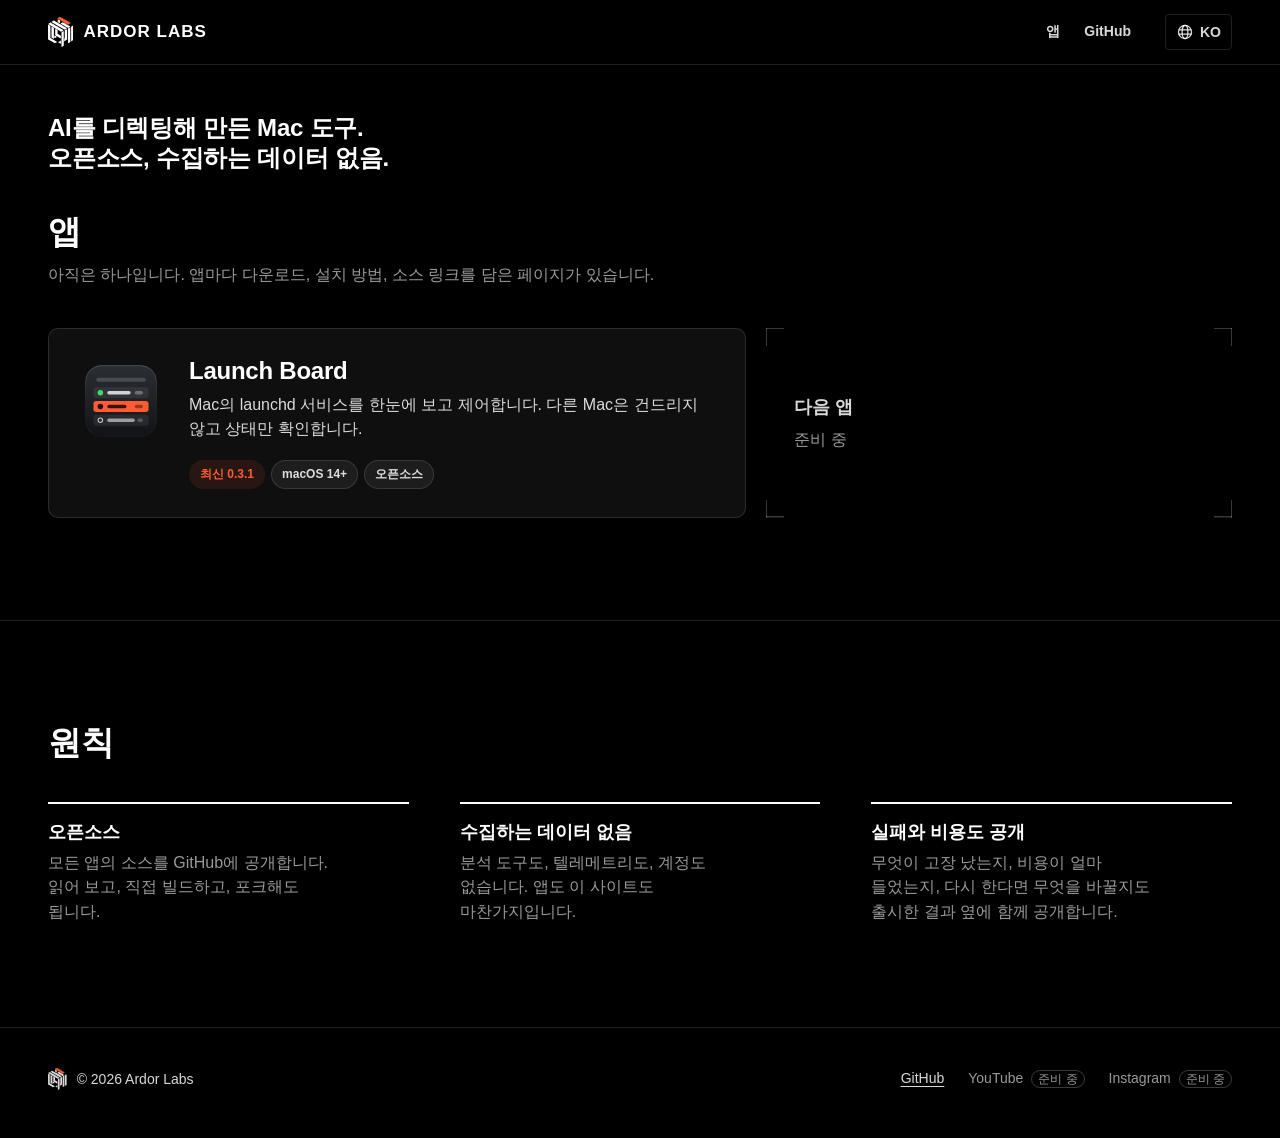
==== ko/index.html @ 7bc39e06 "Add Ardor Labs site preview (mockup) Static preview of labs.ardorframes.com. noindex while in previe" ====
<!doctype html>
<html lang="ko">
<head>
<meta charset="utf-8">
<meta name="robots" content="noindex, nofollow">
<meta name="viewport" content="width=device-width, initial-scale=1">
<title>Ardor Labs</title>
<meta name="description" content="AI를 디렉팅해 만든 Mac 도구. 오픈소스이며 수집하는 데이터는 없습니다.">
<meta name="color-scheme" content="dark">
<link rel="canonical" href="https://labs.ardorframes.com/ko/">
<link rel="alternate" hreflang="en" href="https://labs.ardorframes.com/">
<link rel="alternate" hreflang="ko" href="https://labs.ardorframes.com/ko/">
<link rel="alternate" hreflang="x-default" href="https://labs.ardorframes.com/">
<link rel="icon" href="/assets/brand/ardor-labs-cube-orange-sm.svg" type="image/svg+xml">
<link rel="stylesheet" href="/assets/css/tokens.css">
<link rel="stylesheet" href="/assets/css/site.css">
<script src="/assets/js/lang.js"></script>
</head>
<body>
<a class="skip-link" href="#main">본문으로 건너뛰기</a>
<header class="site-header">
  <div class="wrap">
    <a class="brand" href="/ko/" aria-label="Ardor Labs 홈">
      <svg class="mark" viewBox="0 0 443 523" aria-hidden="true" focusable="false"><g transform="translate(0,523) scale(.1,-.1)"><g fill="currentColor"><path class="accent" d="M1895 5104 c-110 -64 -201 -117 -203 -118 -1 -2 1539 -898 1783 -1037 l30 -17 198 116 c108 64 197 122 196 127 -1 9 -1783 1045 -1797 1045 -4 0 -97 -53 -207 -116z"/><path d="M1692 4614 l3 -236 170 -100 c94 -55 185 -109 203 -120 l32 -20 0 240 0 240 -196 116 c-108 64 -200 116 -205 116 -6 0 -8 -97 -7 -236z"/><path d="M803 4478 c-117 -67 -210 -125 -205 -129 19 -17 2308 -1342 2317 -1342 15 1 430 239 430 247 0 8 -2312 1346 -2323 1346 -4 0 -103 -55 -219 -122z"/><path d="M2380 4224 c-102 -58 -191 -109 -198 -113 -10 -6 755 -460 1283 -762 l30 -17 198 116 c108 64 197 122 196 127 -1 13 -1289 755 -1309 754 -8 0 -98 -47 -200 -105z"/><path d="M230 4154 c-107 -63 -201 -119 -208 -123 -12 -7 2270 -1365 2293 -1364 15 1 425 237 428 246 2 8 -2297 1357 -2311 1357 -4 0 -95 -52 -202 -116z"/><path d="M12 2619 l3 -1291 592 -339 592 -339 203 116 c112 64 206 120 211 123 4 4 -262 160 -592 347 l-600 339 -1 1051 0 1051 -199 117 c-110 64 -202 116 -205 116 -3 0 -5 -581 -4 -1291z"/><path d="M4228 3654 l-198 -116 0 -1284 0 -1284 53 30 c28 17 118 67 199 113 l148 82 0 1288 c0 708 -1 1287 -2 1287 -2 0 -92 -52 -200 -116z"/><path d="M602 2605 l3 -966 213 -119 212 -119 0 963 0 963 -210 122 c-115 66 -212 121 -215 121 -3 0 -4 -434 -3 -965z"/><path d="M3688 3344 l-198 -116 0 -1284 0 -1284 53 30 c28 17 118 67 199 113 l148 82 0 1288 c0 708 -1 1287 -2 1287 -2 0 -92 -52 -200 -116z"/><path d="M1250 2621 l0 -569 78 -45 c42 -25 267 -155 500 -290 l422 -245 0 242 0 243 -290 169 -290 169 0 331 0 332 -204 116 c-112 64 -207 116 -210 116 -3 0 -6 -256 -6 -569z"/><path d="M3128 3032 l-207 -117 -1 -680 0 -680 -45 -28 -45 -29 0 -259 0 -260 58 39 c31 21 146 94 255 161 l197 123 0 924 c0 508 -1 924 -2 924 -2 0 -96 -53 -210 -118z"/><path d="M2550 2697 l-195 -113 -3 -1292 -2 -1292 52 30 c29 17 119 67 200 113 l148 82 0 1293 c0 710 -1 1292 -2 1292 -2 -1 -91 -51 -198 -113z"/><path d="M1123 1980 c-38 -23 -39 -32 -27 -257 l7 -120 56 -31 56 -31 175 100 c96 55 179 104 184 109 8 8 -368 238 -403 247 -9 2 -31 -6 -48 -17z"/><path d="M1997 980 c-131 -81 -241 -150 -243 -153 -3 -2 92 -59 211 -125 l216 -121 34 22 35 22 0 253 c0 138 -3 252 -7 252 -5 -1 -115 -68 -246 -150z"/></g></g></svg>
      <span class="brand-word" aria-hidden="true">Ardor Labs</span>
    </a>
    <nav class="site-nav" aria-label="주 메뉴">
      <a href="/ko/#apps">앱</a>
      <a data-nav="github" href="https://github.com/ardorframes-labs">GitHub</a>
    </nav>
    <div class="lang" data-lang-switch>
      <button class="lang-button" type="button" aria-label="Language / 언어" aria-haspopup="menu" aria-expanded="false" aria-controls="lang-menu">
        <svg viewBox="0 0 20 20" aria-hidden="true" focusable="false" fill="none" stroke="currentColor" stroke-width="1.4"><circle cx="10" cy="10" r="7.3"/><ellipse cx="10" cy="10" rx="3.2" ry="7.3"/><path d="M2.9 7.6h14.2M2.9 12.4h14.2"/></svg><span class="lang-code" aria-hidden="true">KO</span>
      </button>
      <ul class="lang-menu" id="lang-menu" role="menu" aria-label="Language / 언어" hidden>
        <li role="none"><a role="menuitemradio" aria-checked="false" data-lang="en" lang="en" hreflang="en" href="/">English <svg class="check" viewBox="0 0 14 14" aria-hidden="true" focusable="false" fill="none" stroke="currentColor" stroke-width="2"><path d="M2.5 7.4l3 3 6-6.6"/></svg></a></li>
        <li role="none"><a role="menuitemradio" aria-checked="true" data-lang="ko" lang="ko" hreflang="ko" href="/ko/">한국어 <svg class="check" viewBox="0 0 14 14" aria-hidden="true" focusable="false" fill="none" stroke="currentColor" stroke-width="2"><path d="M2.5 7.4l3 3 6-6.6"/></svg></a></li>
      </ul>
    </div>
  </div>
</header>

<main id="main">
  <section class="home-intro" aria-labelledby="hero-title">
    <div class="wrap">
      <h1 id="hero-title">AI를 디렉팅해 만든 Mac 도구. 오픈소스, 수집하는 데이터 없음.</h1>
    </div>
  </section>

  <section class="section" id="apps" aria-labelledby="apps-title">
    <div class="wrap">
      <h2 class="section-title" id="apps-title">앱</h2>
      <p class="section-intro">아직은 하나입니다. 앱마다 다운로드, 설치 방법, 소스 링크를 담은 페이지가 있습니다.</p>
      <div class="apps-grid">
        <article class="app-card">
          <img src="/assets/brand/launch-board-icon.svg" alt="" width="88" height="88">
          <div>
            <h3><a href="/ko/launch-board/">Launch Board</a></h3>
            <p>Mac의 launchd 서비스를 한눈에 보고 제어합니다. 다른 Mac은 건드리지 않고 상태만 확인합니다.</p>
            <ul class="facts" aria-label="세부 정보">
              <li class="is-version">최신 0.3.1</li>
              <li>macOS 14+</li>
              <li>오픈소스</li>
            </ul>
          </div>
        </article>
        <div class="app-slot viewfinder">
          <strong>다음 앱</strong>
          <span>준비 중</span>
        </div>
      </div>
    </div>
  </section>

  <section class="section" aria-labelledby="principles-title">
    <div class="wrap">
      <h2 class="section-title" id="principles-title">원칙</h2>
      <div class="principles">
        <div class="principle">
          <h3>오픈소스</h3>
          <p>모든 앱의 소스를 GitHub에 공개합니다. 읽어 보고, 직접 빌드하고, 포크해도 됩니다.</p>
        </div>
        <div class="principle">
          <h3>수집하는 데이터 없음</h3>
          <p>분석 도구도, 텔레메트리도, 계정도 없습니다. 앱도 이 사이트도 마찬가지입니다.</p>
        </div>
        <div class="principle">
          <h3>실패와 비용도 공개</h3>
          <p>무엇이 고장 났는지, 비용이 얼마 들었는지, 다시 한다면 무엇을 바꿀지도 출시한 결과 옆에 함께 공개합니다.</p>
        </div>
      </div>
    </div>
  </section>
</main>
<footer class="site-footer">
  <div class="wrap">
    <p class="foot-brand"><svg class="mark" viewBox="0 0 443 523" aria-hidden="true" focusable="false"><g transform="translate(0,523) scale(.1,-.1)"><g fill="currentColor"><path class="accent" d="M1895 5104 c-110 -64 -201 -117 -203 -118 -1 -2 1539 -898 1783 -1037 l30 -17 198 116 c108 64 197 122 196 127 -1 9 -1783 1045 -1797 1045 -4 0 -97 -53 -207 -116z"/><path d="M1692 4614 l3 -236 170 -100 c94 -55 185 -109 203 -120 l32 -20 0 240 0 240 -196 116 c-108 64 -200 116 -205 116 -6 0 -8 -97 -7 -236z"/><path d="M803 4478 c-117 -67 -210 -125 -205 -129 19 -17 2308 -1342 2317 -1342 15 1 430 239 430 247 0 8 -2312 1346 -2323 1346 -4 0 -103 -55 -219 -122z"/><path d="M2380 4224 c-102 -58 -191 -109 -198 -113 -10 -6 755 -460 1283 -762 l30 -17 198 116 c108 64 197 122 196 127 -1 13 -1289 755 -1309 754 -8 0 -98 -47 -200 -105z"/><path d="M230 4154 c-107 -63 -201 -119 -208 -123 -12 -7 2270 -1365 2293 -1364 15 1 425 237 428 246 2 8 -2297 1357 -2311 1357 -4 0 -95 -52 -202 -116z"/><path d="M12 2619 l3 -1291 592 -339 592 -339 203 116 c112 64 206 120 211 123 4 4 -262 160 -592 347 l-600 339 -1 1051 0 1051 -199 117 c-110 64 -202 116 -205 116 -3 0 -5 -581 -4 -1291z"/><path d="M4228 3654 l-198 -116 0 -1284 0 -1284 53 30 c28 17 118 67 199 113 l148 82 0 1288 c0 708 -1 1287 -2 1287 -2 0 -92 -52 -200 -116z"/><path d="M602 2605 l3 -966 213 -119 212 -119 0 963 0 963 -210 122 c-115 66 -212 121 -215 121 -3 0 -4 -434 -3 -965z"/><path d="M3688 3344 l-198 -116 0 -1284 0 -1284 53 30 c28 17 118 67 199 113 l148 82 0 1288 c0 708 -1 1287 -2 1287 -2 0 -92 -52 -200 -116z"/><path d="M1250 2621 l0 -569 78 -45 c42 -25 267 -155 500 -290 l422 -245 0 242 0 243 -290 169 -290 169 0 331 0 332 -204 116 c-112 64 -207 116 -210 116 -3 0 -6 -256 -6 -569z"/><path d="M3128 3032 l-207 -117 -1 -680 0 -680 -45 -28 -45 -29 0 -259 0 -260 58 39 c31 21 146 94 255 161 l197 123 0 924 c0 508 -1 924 -2 924 -2 0 -96 -53 -210 -118z"/><path d="M2550 2697 l-195 -113 -3 -1292 -2 -1292 52 30 c29 17 119 67 200 113 l148 82 0 1293 c0 710 -1 1292 -2 1292 -2 -1 -91 -51 -198 -113z"/><path d="M1123 1980 c-38 -23 -39 -32 -27 -257 l7 -120 56 -31 56 -31 175 100 c96 55 179 104 184 109 8 8 -368 238 -403 247 -9 2 -31 -6 -48 -17z"/><path d="M1997 980 c-131 -81 -241 -150 -243 -153 -3 -2 92 -59 211 -125 l216 -121 34 22 35 22 0 253 c0 138 -3 252 -7 252 -5 -1 -115 -68 -246 -150z"/></g></g></svg><span>© 2026 Ardor Labs</span></p>
    <ul class="foot-links" aria-label="다른 채널">
      <li><a href="https://github.com/ardorframes-labs">GitHub</a></li>
      <li class="soon">YouTube <small>준비 중</small></li>
      <li class="soon">Instagram <small>준비 중</small></li>
    </ul>
  </div>
</footer>
</body>
</html>
---- assets/css/tokens.css ----
:root {
  color-scheme: dark;

  --orange: #FF5C33;
  --orange-hover: #E3522D;
  --orange-tint: rgba(255, 92, 51, .10);
  --steel: #D5DAE3;
  --on-orange: #000;            --bg: #000;
  --bg-sunk: #0A0A0A;
  --surface: #0F0F0F;
  --ink: #fff;
  --ink-85: rgba(255, 255, 255, .85);
  --ink-60: rgba(255, 255, 255, .60);  --layer-06: rgba(255, 255, 255, .06);
  --layer-08: rgba(255, 255, 255, .08);
  --layer-12: rgba(255, 255, 255, .12);
  --layer-22: rgba(255, 255, 255, .22);
  --accent-text: #FF5C33;              --focus: #FF5C33;
  --shadow-lift: 0 12px 32px -14px rgba(255, 92, 51, .28);
  --shadow-window: 0 0 0 1px rgba(255,255,255,.14), 0 40px 100px -30px rgba(0,0,0,.9);

  --ok: #3DDC6B;
  --ok-dot: #3DDC6B;
  --ok-tint: rgba(61, 220, 107, .14);
  --bad: #FF6B5E;
  --bad-dot: #FF6B5E;
  --bad-tint: rgba(255, 107, 94, .14);
  --wait: #B7BECB;
  --wait-tint: rgba(213, 218, 227, .12);
  --unk: #F5B83D;
  --unk-tint: rgba(245, 184, 61, .14);

  --font-display: Futura, "Futura PT", "Century Gothic", -apple-system, BlinkMacSystemFont, "Apple SD Gothic Neo", "Noto Sans KR", sans-serif;
  --font-body: -apple-system, BlinkMacSystemFont, "Apple SD Gothic Neo", "Noto Sans KR", sans-serif;
  --font-code: ui-monospace, "SF Mono", Menlo, monospace;

  --t-12: .75rem;
  --t-14: .875rem;
  --t-16: 1rem;
  --t-18: 1.125rem;
  --t-21: 1.3125rem;
  --t-24: 1.5rem;
  --t-36: 2.25rem;
  --t-48: 3rem;
  --t-72: 4.5rem;

  --r-ui: 4px;
  --r-card: 10px;
  --r-window: 12px;
  --r-pill: 999px;

  --gutter: clamp(16px, 4vw, 48px);
  --max: 1200px;
  --measure: 38rem;

  --ease: ease;
  --dur: .25s;
}

@media (prefers-reduced-motion: reduce) {
  :root { --dur: 0s; }
}
---- assets/css/site.css ----
*, *::before, *::after { box-sizing: border-box; }

html {
  -webkit-text-size-adjust: 100%;
  text-size-adjust: 100%;
  scroll-padding-top: 24px;
}

body {
  margin: 0;
  background: var(--bg);
  color: var(--ink);
  font-family: var(--font-body);
  font-size: var(--t-16);
  line-height: 1.55;
  -webkit-font-smoothing: antialiased;
  overflow-x: clip;
}

img, svg { display: block; max-width: 100%; }

a { color: var(--accent-text); text-underline-offset: .18em; text-decoration-thickness: 1px; }
a:hover { text-decoration-thickness: 2px; }

:focus-visible {
  outline: 2px solid var(--focus);
  outline-offset: 3px;
  border-radius: var(--r-ui);
}

html:lang(ko) { word-break: keep-all; overflow-wrap: break-word; }

h1, h2, h3 { margin: 0; line-height: 1.15; }
p { margin: 0; }

.visually-hidden {
  position: absolute !important;
  width: 1px; height: 1px;
  overflow: hidden;
  clip: rect(0 0 0 0);
  clip-path: inset(50%);
  white-space: nowrap;
}

.skip-link {
  position: absolute;
  left: 16px; top: -48px;
  z-index: 20;
  padding: 8px 12px;
  background: var(--orange);
  color: var(--on-orange);
  font-weight: 700;
  border-radius: var(--r-ui);
  text-decoration: none;
}
.skip-link:focus { top: 12px; }

.wrap {
  width: 100%;
  max-width: calc(var(--max) + var(--gutter) * 2);
  margin-inline: auto;
  padding-inline: var(--gutter);
}

.site-header {
  border-bottom: 1px solid var(--layer-12);
}
.site-header .wrap {
  display: flex;
  align-items: center;
  gap: 24px;
  min-height: 64px;
}

.brand {
  display: inline-flex;
  align-items: center;
  gap: 10px;
  color: var(--ink);
  text-decoration: none;
  margin-right: auto;
}
.brand svg { height: 30px; width: auto; aspect-ratio: 443 / 523; flex: none; }
.mark .accent { fill: var(--orange); }
.brand .mark .accent, .foot-brand .mark .accent { stroke: var(--orange); stroke-width: var(--band-boost, 110); stroke-linejoin: round; }
.brand-word {
  font-family: var(--font-display);
  font-weight: 800;
  font-size: 17px;
  letter-spacing: .06em;
  text-transform: uppercase;
  white-space: nowrap;
}

.site-nav {
  display: flex;
  align-items: center;
  gap: 4px;
}
.site-nav a {
  color: var(--ink-85);
  text-decoration: none;
  font-size: var(--t-14);
  font-weight: 600;
  padding: 8px 10px;
  border-radius: var(--r-ui);
}
.site-nav a:hover { color: var(--ink); background: var(--layer-06); }
.site-nav a[aria-current="page"] { color: var(--ink); }

.lang { position: relative; }

.lang-button {
  display: inline-flex;
  align-items: center;
  gap: 6px;
  height: 36px;
  padding: 0 10px;
  border: 1px solid var(--layer-12);
  border-radius: var(--r-ui);
  background: transparent;
  color: var(--ink-85);
  font: 600 var(--t-14)/1 var(--font-body);
  cursor: pointer;
}
.lang-button:hover { color: var(--ink); background: var(--layer-06); }
.lang-button[aria-expanded="true"] { background: var(--layer-08); color: var(--ink); }
.lang-button svg { width: 18px; height: 18px; }

.lang-menu {
  position: absolute;
  right: 0;
  top: calc(100% + 6px);
  z-index: 10;
  min-width: 168px;
  margin: 0;
  padding: 4px;
  list-style: none;
  background: var(--surface);
  border: 1px solid var(--layer-12);
  border-radius: var(--r-ui);
  box-shadow: 0 16px 40px -16px rgba(0, 0, 0, .35);
  opacity: 0;
  transform: translateY(-4px);
  transition: opacity var(--dur) var(--ease), transform var(--dur) var(--ease);
}
.lang-menu[hidden] { display: none; }
.lang-menu.is-open { opacity: 1; transform: none; }

.lang-menu a {
  display: flex;
  align-items: center;
  justify-content: space-between;
  gap: 16px;
  padding: 8px 10px;
  border-radius: 3px;
  color: var(--ink);
  text-decoration: none;
  font-size: var(--t-14);
}
.lang-menu a:hover,
.lang-menu a:focus-visible { background: var(--layer-08); outline: none; }
.lang-menu a:focus-visible { box-shadow: inset 0 0 0 2px var(--focus); }
.lang-menu .check { width: 14px; height: 14px; color: var(--accent-text); visibility: hidden; }
.lang-menu a[aria-checked="true"] .check { visibility: visible; }
.lang-menu a[aria-checked="true"] { font-weight: 600; }

.btn {
  display: inline-flex;
  align-items: center;
  justify-content: center;
  gap: 8px;
  min-height: 44px;
  padding: 0 18px;
  border-radius: var(--r-ui);
  border: 1px solid transparent;
  font: 700 var(--t-16)/1 var(--font-body);
  text-decoration: none;
  cursor: pointer;
  transition: transform var(--dur) var(--ease), box-shadow var(--dur) var(--ease), background-color var(--dur) var(--ease);
}
.btn:hover { transform: translateY(-1px); text-decoration: none; }
.btn svg { width: 18px; height: 18px; }

.btn-primary { background: var(--orange); color: var(--on-orange); }
.btn-primary:hover { background: var(--orange-hover); box-shadow: var(--shadow-lift); }

.btn-secondary { background: var(--layer-06); color: var(--ink); border-color: var(--layer-22); }
.btn-secondary:hover { background: var(--layer-08); border-color: var(--ink-60); }

.btn-row { display: flex; flex-wrap: wrap; gap: 12px; }

.display {
  font-family: var(--font-display);
  font-weight: 800;
  letter-spacing: -.01em;
}

.lead {
  font-size: clamp(var(--t-18), 1.6vw, var(--t-21));
  line-height: 1.5;
  color: var(--ink-85);
  max-width: var(--measure);
}

.section { padding-block: clamp(56px, 8vw, 104px); }
.section + .section { border-top: 1px solid var(--layer-12); }

.section-title {
  font-size: clamp(var(--t-24), 2.6vw, var(--t-36));
  font-weight: 800;
  letter-spacing: -.015em;
  max-width: 22ch;
}
.section-intro { margin-top: 12px; color: var(--ink-60); max-width: var(--measure); }

.muted { color: var(--ink-60); }

.viewfinder { position: relative; }
.viewfinder::before,
.viewfinder::after {
  content: "";
  position: absolute;
  inset: 0;
  pointer-events: none;
  --c: var(--layer-22);
  --l: 18px;
  background:
    linear-gradient(var(--c), var(--c)) top left / var(--l) 1.5px no-repeat,
    linear-gradient(var(--c), var(--c)) top left / 1.5px var(--l) no-repeat,
    linear-gradient(var(--c), var(--c)) top right / var(--l) 1.5px no-repeat,
    linear-gradient(var(--c), var(--c)) top right / 1.5px var(--l) no-repeat;
}
.viewfinder::after {
  background:
    linear-gradient(var(--c), var(--c)) bottom left / var(--l) 1.5px no-repeat,
    linear-gradient(var(--c), var(--c)) bottom left / 1.5px var(--l) no-repeat,
    linear-gradient(var(--c), var(--c)) bottom right / var(--l) 1.5px no-repeat,
    linear-gradient(var(--c), var(--c)) bottom right / 1.5px var(--l) no-repeat;
}

.home-intro .wrap { padding-block: clamp(28px, 4vw, 48px) 0; }
.home-intro h1 {
  font-family: var(--font-display);
  font-weight: 800;
  font-size: clamp(1.25rem, 2.4vw, var(--t-24));
  line-height: 1.25;
  letter-spacing: -.01em;
  max-width: 42ch;
  text-wrap: balance;
}
.home-intro + .section { padding-top: clamp(28px, 4vw, 40px); }

.apps-grid {
  display: grid;
  grid-template-columns: minmax(0, 1.5fr) minmax(0, 1fr);
  gap: 20px;
  margin-top: 40px;
}

.app-card {
  position: relative;
  display: grid;
  grid-template-columns: 88px minmax(0, 1fr);
  gap: 24px;
  padding: 28px;
  border-radius: var(--r-card);
  background: var(--surface);
  border: 1px solid var(--layer-12);
  transition: transform var(--dur) var(--ease), box-shadow var(--dur) var(--ease), border-color var(--dur) var(--ease);
}
.app-card:hover { transform: translateY(-2px); box-shadow: var(--shadow-lift); border-color: var(--layer-22); }
.app-card img { width: 88px; height: 88px; }
.app-card h3 { font-size: var(--t-24); font-weight: 800; letter-spacing: -.01em; }
.app-card h3 a { color: var(--ink); text-decoration: none; }
.app-card h3 a::after { content: ""; position: absolute; inset: 0; border-radius: inherit; }
.app-card h3 a:focus-visible { outline: none; }
.app-card:has(h3 a:focus-visible) { outline: 2px solid var(--focus); outline-offset: 3px; }
.app-card p { margin-top: 8px; color: var(--ink-85); }

.facts {
  display: flex;
  flex-wrap: wrap;
  gap: 6px;
  margin: 18px 0 0;
  padding: 0;
  list-style: none;
}
.facts li {
  font-size: var(--t-12);
  font-weight: 600;
  padding: 4px 10px;
  border-radius: var(--r-pill);
  background: var(--layer-06);
  border: 1px solid var(--layer-12);
  color: var(--ink-85);
}
.facts .is-version { background: var(--orange-tint); border-color: transparent; color: var(--accent-text); }

.app-slot {
  display: grid;
  align-content: center;
  gap: 6px;
  padding: 28px;
  min-height: 180px;
  color: var(--ink-60);
}
.app-slot strong { color: var(--ink-85); font-size: var(--t-18); }

.principles {
  display: grid;
  grid-template-columns: repeat(3, minmax(0, 1fr));
  gap: clamp(24px, 4vw, 56px);
  margin-top: 40px;
}
.principle { border-top: 2px solid var(--ink); padding-top: 18px; }
.principle h3 { font-size: var(--t-18); font-weight: 800; }
.principle p { margin-top: 8px; color: var(--ink-60); max-width: 34ch; }

.lb-hero { padding-block: clamp(48px, 7vw, 96px) 0; }
.lb-hero .wrap { display: grid; justify-items: start; }
.lb-hero .app-icon { width: 96px; height: 96px; margin-left: -6px; }
.lb-hero h1 {
  margin-top: 24px;
  font-size: clamp(2.25rem, 5.6vw, 4rem);
  line-height: 1.04;
  max-width: 16ch;
}
.lb-hero .lead { margin-top: 20px; }
.lb-hero .btn-row { margin-top: 32px; }

.meta-line {
  display: flex;
  flex-wrap: wrap;
  gap: 4px 20px;
  margin: 18px 0 0;
  padding: 0;
  list-style: none;
  font-size: var(--t-14);
  color: var(--ink-60);
}
.meta-line li { white-space: nowrap; }

.shot {
  justify-self: stretch;
  width: 100%;
  margin: clamp(40px, 6vw, 72px) 0 0;
  container-type: inline-size;
}
.shot figcaption { margin-top: 14px; font-size: var(--t-14); color: var(--ink-60); }

.window {
  --w-bg: #1B1C1F;
  --w-side: #232428;
  --w-bar: #26272B;
  --w-line: rgba(255, 255, 255, .08);
  --w-ink: #ECEDEF;
  --w-ink-2: #9EA3AD;
  --w-sel: rgba(255, 92, 51, .15);   --w-sel-ink: #fff;
  font-size: min(13px, calc(100cqi / 92));
  font-family: var(--font-body);
  color: var(--w-ink);
  background: var(--w-bg);
  border-radius: var(--r-window);
  box-shadow: var(--shadow-window);
  overflow: hidden;
  line-height: 1.35;
  user-select: none;
}
.win-titlebar {
  display: grid;
  grid-template-columns: 15em minmax(0, 1fr) auto;
  align-items: center;
  height: 3.7em;
  background: var(--w-bar);
  border-bottom: 1px solid var(--w-line);
}
.traffic { display: flex; gap: .62em; padding-left: 1.4em; }
.traffic i { width: 1em; height: 1em; border-radius: 50%; background: #FF5F57; box-shadow: inset 0 0 0 .5px rgba(0,0,0,.12); }
.traffic i:nth-child(2) { background: #FEBC2E; }
.traffic i:nth-child(3) { background: #28C840; }
.win-title { padding-left: 1.4em; font-weight: 700; font-size: 1.05em; display: flex; align-items: baseline; gap: .7em; }
.win-title span { font-weight: 500; color: var(--w-ink-2); font-size: .92em; }
.win-tools { display: flex; align-items: center; gap: .7em; padding-right: 1.2em; }
.win-seg {
  display: flex;
  padding: .18em;
  border-radius: .5em;
  background: var(--w-line);
  font-size: .92em;
}
.win-seg b, .win-seg span { padding: .25em .8em; border-radius: .38em; font-weight: 500; }
.win-seg b { background: var(--w-bg); font-weight: 600; box-shadow: 0 .05em .2em rgba(0,0,0,.12); }
.win-search {
  display: flex;
  align-items: center;
  gap: .45em;
  width: 15em;
  padding: .32em .6em;
  border-radius: .5em;
  background: var(--w-line);
  color: var(--w-ink-2);
  font-size: .92em;
}
.win-search svg { width: 1em; height: 1em; }
.win-icon-btn { width: 1.6em; height: 1.6em; color: var(--w-ink-2); }

.win-body {
  display: grid;
  grid-template-columns: 15em minmax(0, 1fr) 24em;
  min-height: 34em;
}

.win-side {
  background: var(--w-side);
  border-right: 1px solid var(--w-line);
  padding: .9em .7em;
}
.win-side h4 {
  margin: 1em .6em .35em;
  font-size: .8em;
  font-weight: 700;
  color: var(--w-ink-2);
}
.win-side h4:first-child { margin-top: 0; }
.win-side ul { margin: 0; padding: 0; list-style: none; }
.win-side li {
  display: flex;
  align-items: center;
  gap: .55em;
  padding: .32em .6em;
  border-radius: .42em;
}
.win-side li.is-active { background: var(--w-line); font-weight: 600; }
.win-side li em { margin-left: auto; font-style: normal; color: var(--w-ink-2); font-size: .88em; font-variant-numeric: tabular-nums; }
.win-side .sw { width: .75em; height: .75em; border-radius: .2em; background: var(--w-ink-2); opacity: .7; flex: none; }
.win-side .host { width: .55em; height: .55em; border-radius: 50%; flex: none; background: var(--ok-dot); }
.win-side .host.is-off { background: transparent; box-shadow: inset 0 0 0 1.5px var(--w-ink-2); }
.win-side .ro { font-size: .78em; color: var(--w-ink-2); border: 1px solid var(--w-line); border-radius: .3em; padding: 0 .35em; margin-left: auto; }

.win-main { min-width: 0; display: flex; flex-direction: column; }
.win-main-head {
  display: flex;
  align-items: center;
  gap: .6em;
  padding: .8em 1.1em;
  border-bottom: 1px solid var(--w-line);
}
.win-main-head strong { font-size: 1.08em; }
.win-main-head span { color: var(--w-ink-2); }
.chip { padding: .15em .65em; border-radius: 99em; border: 1px solid var(--w-line); color: var(--w-ink-2); font-size: .88em; }
.chip:first-of-type { margin-left: auto; }
.chip.is-on { background: var(--w-ink); color: var(--w-bg); border-color: transparent; }

.svc { width: 100%; border-collapse: collapse; font-size: .96em; }
.svc th {
  text-align: left;
  font-weight: 600;
  font-size: .84em;
  color: var(--w-ink-2);
  padding: .55em .7em;
  border-bottom: 1px solid var(--w-line);
  white-space: nowrap;
}
.svc td {
  padding: .58em .7em;
  border-bottom: 1px solid var(--w-line);
  white-space: nowrap;
}
.svc th:first-child, .svc td:first-child { padding-left: 1.1em; }
.svc .num { text-align: right; font-variant-numeric: tabular-nums; }
.svc .label { font-family: var(--font-code); font-size: .94em; }
.svc .dim { color: var(--w-ink-2); }
.svc tr.is-selected td { background: var(--w-sel); color: var(--w-sel-ink); }
.svc tr.is-selected .dim { color: inherit; opacity: .75; }
.svc .star { color: var(--accent-text); margin-right: .3em; font-family: var(--font-body); }

.badge {
  display: inline-flex;
  align-items: center;
  gap: .42em;
  padding: .12em .6em .14em .5em;
  border-radius: 99em;
  font-size: .86em;
  font-weight: 600;
  line-height: 1.4;
  white-space: nowrap;
}
.badge::before { content: ""; width: .55em; height: .55em; border-radius: 50%; background: currentColor; flex: none; }
.badge.run { color: var(--ok); background: var(--ok-tint); }
.badge.wait { color: var(--wait); background: var(--wait-tint); }
.badge.wait::before { background: transparent; box-shadow: inset 0 0 0 .14em currentColor; border-radius: .12em; }
.badge.fail { color: var(--bad); background: var(--bad-tint); }
.badge.fail::before { border-radius: .1em; transform: rotate(45deg) scale(.85); }
.badge.unk { color: var(--unk); background: var(--unk-tint); }
.badge.unk::before { background: transparent; box-shadow: inset 0 0 0 .14em currentColor; }
.badge.ok { color: var(--ok); background: transparent; padding-left: 0; }
.badge.bad { color: var(--bad); background: transparent; padding-left: 0; }
.badge.ok::before, .badge.bad::before { display: none; }
.badge.na { color: var(--w-ink-2, var(--ink-60)); background: transparent; padding-left: 0; }
.badge.na::before { display: none; }

.win-detail {
  border-left: 1px solid var(--w-line);
  padding: 1.2em 1.3em;
  display: flex;
  flex-direction: column;
  gap: 1.05em;
  min-width: 0;
}
.win-detail .d-label { font-family: var(--font-code); font-size: 1.18em; font-weight: 600; overflow-wrap: anywhere; }
.win-detail .d-badges { display: flex; gap: .5em; flex-wrap: wrap; margin-top: .55em; }
.win-detail dl { margin: 0; display: grid; grid-template-columns: 6.4em minmax(0, 1fr); gap: .42em .8em; font-size: .92em; }
.win-detail dt { color: var(--w-ink-2); }
.win-detail dd { margin: 0; overflow-wrap: anywhere; }
.win-detail dd code { font-family: var(--font-code); font-size: .95em; }
.d-graph h5 { margin: 0 0 .35em; font-size: .82em; font-weight: 600; color: var(--w-ink-2); display: flex; justify-content: space-between; }
.d-graph h5 b { color: var(--w-ink); font-variant-numeric: tabular-nums; }
.d-graph svg { width: 100%; height: 3.4em; display: block; }
.d-graph .area { fill: var(--orange); opacity: .16; }
.d-graph .line { fill: none; stroke: var(--orange); stroke-width: 1.5; vector-effect: non-scaling-stroke; }
.d-graph .line.alt { stroke: var(--w-ink-2); }
.d-graph .area.alt { fill: var(--w-ink-2); opacity: .12; }
.d-graph .base { stroke: var(--w-line); stroke-width: 1; vector-effect: non-scaling-stroke; }
.d-actions { display: flex; gap: .5em; margin-top: auto; }
.d-actions span {
  flex: 1;
  text-align: center;
  padding: .38em 0;
  border-radius: .45em;
  border: 1px solid var(--w-line);
  background: var(--w-bar);
  font-weight: 600;
  font-size: .92em;
}
.d-actions span.is-dim { opacity: .4; }
.d-note { font-size: .82em; color: var(--w-ink-2); margin-top: -.5em; }

.win-status {
  display: flex;
  gap: 1.4em;
  padding: .55em 1.1em;
  border-top: 1px solid var(--w-line);
  background: var(--w-bar);
  color: var(--w-ink-2);
  font-size: .86em;
}
.win-status span:last-child { margin-left: auto; }

@container (max-width: 700px) {
  .window { font-size: calc(100cqi / 46); }
  .win-titlebar { grid-template-columns: auto minmax(0, 1fr); }
  .win-tools, .win-side, .win-detail, .svc .col-wide { display: none; }
  .win-body { grid-template-columns: minmax(0, 1fr); min-height: 0; }
  .win-status span:nth-child(2) { display: none; }
}

.features {
  display: grid;
  grid-template-columns: repeat(3, minmax(0, 1fr));
  gap: 40px clamp(24px, 3.5vw, 48px);
  margin-top: 48px;
}
.feature h3 { font-size: var(--t-18); font-weight: 800; }
.feature p { margin-top: 8px; color: var(--ink-60); max-width: 36ch; }

.feature-lead {
  grid-column: 1 / -1;
  display: grid;
  grid-template-columns: minmax(0, 1fr) minmax(0, 1fr);
  gap: clamp(24px, 4vw, 64px);
  align-items: center;
  padding: clamp(24px, 3vw, 36px);
  border-radius: var(--r-card);
  background: var(--surface);
  border: 1px solid var(--layer-12);
}
.feature-lead h3 { font-size: clamp(var(--t-21), 2vw, var(--t-24)); }
.feature-lead p { color: var(--ink-85); max-width: 44ch; }

.state-table {
  width: 100%;
  border-collapse: collapse;
  font-size: var(--t-14);
}
.state-table th { text-align: left; font-weight: 600; color: var(--ink-60); padding: 0 8px 8px 0; font-size: var(--t-12); }
.state-table td { padding: 8px 8px 8px 0; border-top: 1px solid var(--layer-12); }
.state-table td:first-child { font-family: var(--font-code); font-size: var(--t-12); }
.state-table .badge { font-size: var(--t-12); }
@media (max-width: 480px) {
  .feature-lead { padding: 20px 16px; }
  .state-table, .state-table tbody { display: block; }
  .state-table thead {
    position: absolute; width: 1px; height: 1px; overflow: hidden;
    clip: rect(0 0 0 0); clip-path: inset(50%); white-space: nowrap;
  }
  .state-table tr {
    display: flex; flex-wrap: wrap; align-items: center; gap: 6px 8px;
    padding: 10px 0; border-top: 1px solid var(--layer-12);
  }
  .state-table td { padding: 0; border-top: 0; }
  .state-table td:first-child { flex-basis: 100%; overflow-wrap: anywhere; }
}

.compare {
  margin-top: 56px;
  padding-top: 28px;
  border-top: 1px solid var(--layer-12);
  font-size: clamp(var(--t-18), 1.8vw, var(--t-21));
  font-weight: 600;
  max-width: 44ch;
}

.install {
  display: grid;
  grid-template-columns: minmax(0, 1fr) minmax(0, 1.3fr);
  gap: 20px;
  margin-top: 40px;
}
.install-block {
  padding: 28px;
  border-radius: var(--r-card);
  border: 1px solid var(--layer-12);
  background: var(--surface);
  display: grid;
  align-content: start;
  gap: 14px;
}
.install-block h3 { font-size: var(--t-18); font-weight: 800; }
.install-block p { color: var(--ink-60); }
.install-block p code { font-family: var(--font-code); font-size: .9em; color: var(--ink-85); background: var(--layer-08); padding: .1em .35em; border-radius: 3px; white-space: nowrap; }
.install-block .btn { justify-self: start; }

.code {
  display: flex;
  align-items: center;
  gap: 8px;
  min-width: 0;
  padding: 6px 6px 6px 16px;
  border-radius: var(--r-ui);
  background: var(--bg-sunk);
  border: 1px solid var(--layer-12);
}
.code code {
  flex: 1;
  min-width: 0;
  overflow-x: auto;
  white-space: nowrap;
  font-family: var(--font-code);
  font-size: var(--t-14);
  padding-block: 8px;
}
.code code::before { content: "$ "; color: var(--ink-60); }
.copy-btn {
  flex: none;
  min-height: 36px;
  padding: 0 12px;
  border-radius: var(--r-ui);
  border: 1px solid var(--layer-22);
  background: var(--surface);
  color: var(--ink);
  font: 600 var(--t-14)/1 var(--font-body);
  cursor: pointer;
}
.copy-btn:hover { background: var(--layer-08); }

.bounds {
  display: grid;
  grid-template-columns: repeat(3, minmax(0, 1fr));
  gap: 20px;
  margin: 40px 0 0;
  padding: 0;
  list-style: none;
}
.bounds li {
  padding: 22px 0 0;
  border-top: 2px solid var(--ink);
}
.bounds strong { display: block; font-size: var(--t-18); }
.bounds span { display: block; margin-top: 6px; color: var(--ink-60); max-width: 34ch; }

.faq { margin-top: 32px; max-width: 52rem; }
.faq details { border-bottom: 1px solid var(--layer-12); }
.faq details:first-child { border-top: 1px solid var(--layer-12); }
.faq summary {
  display: flex;
  justify-content: space-between;
  align-items: center;
  gap: 16px;
  padding: 20px 0;
  font-size: var(--t-18);
  font-weight: 700;
  cursor: pointer;
  list-style: none;
}
.faq summary::-webkit-details-marker { display: none; }
.faq summary::after {
  content: "";
  flex: none;
  width: 10px; height: 10px;
  border-right: 2px solid var(--ink-60);
  border-bottom: 2px solid var(--ink-60);
  transform: rotate(45deg) translate(-2px, -2px);
  transition: transform var(--dur) var(--ease);
}
.faq details[open] summary::after { transform: rotate(225deg) translate(-2px, -2px); }
.faq details p { padding: 0 0 22px; color: var(--ink-85); max-width: var(--measure); }
.faq code { font-family: var(--font-code); font-size: .9em; background: var(--layer-08); padding: .1em .35em; border-radius: 3px; white-space: nowrap; }

.more {
  display: grid;
  grid-template-columns: minmax(0, 1fr) minmax(0, 1fr);
  gap: 20px;
  margin-top: 32px;
}
.more-link {
  display: flex;
  align-items: center;
  gap: 18px;
  padding: 24px;
  border-radius: var(--r-card);
  border: 1px solid var(--layer-12);
  background: var(--surface);
  color: var(--ink);
  text-decoration: none;
  transition: transform var(--dur) var(--ease), box-shadow var(--dur) var(--ease);
}
.more-link:hover { transform: translateY(-2px); box-shadow: var(--shadow-lift); }
.more-link svg { height: 44px; width: auto; aspect-ratio: 443 / 523; flex: none; }
.more-link strong { display: block; font-size: var(--t-18); color: var(--ink); }  .more-link span { color: var(--ink-60); font-size: var(--t-14); }

.dl-hero { padding-block: clamp(56px, 8vw, 112px) clamp(40px, 5vw, 64px); }
.dl-hero .wrap { display: grid; grid-template-columns: auto minmax(0, 1fr); gap: 28px; align-items: start; }
.dl-hero img { width: 88px; height: 88px; }
.dl-hero + .section { border-top: 1px solid var(--layer-12); }
.dl-hero h1 { font-size: clamp(2rem, 4.6vw, var(--t-48)); line-height: 1.08; }
.dl-hero p { margin-top: 14px; }

.progress {
  height: 3px;
  width: min(100%, 420px);
  margin-top: 24px;
  border-radius: 2px;
  background: var(--layer-12);
  overflow: hidden;
}
.progress i {
  display: block;
  height: 100%;
  width: 38%;
  background: var(--orange);
  animation: indeterminate 1.6s ease-in-out infinite;
}
@keyframes indeterminate {
  from { transform: translateX(-100%); }
  to { transform: translateX(270%); }
}
@media (prefers-reduced-motion: reduce) {
  .progress i { animation: none; width: 100%; opacity: .5; }
}

.steps {
  counter-reset: step;
  display: grid;
  grid-template-columns: repeat(3, minmax(0, 1fr));
  gap: 20px;
  margin: 36px 0 0;
  padding: 0;
  list-style: none;
}
.steps li {
  counter-increment: step;
  padding: 24px;
  border-radius: var(--r-card);
  border: 1px solid var(--layer-12);
  background: var(--surface);
}
.steps li::before {
  content: counter(step);
  display: grid;
  place-items: center;
  width: 32px; height: 32px;
  border-radius: var(--r-pill);
  background: var(--ink);
  color: var(--bg);
  font-family: var(--font-display);
  font-weight: 800;
  margin-bottom: 18px;
}
.steps li.is-optional::before { background: transparent; color: var(--ink); box-shadow: inset 0 0 0 1.5px var(--ink-60); }
.steps h3 { font-size: var(--t-18); font-weight: 800; }
.steps p { margin-top: 8px; color: var(--ink-60); }

.drag-demo {
  display: flex;
  align-items: center;
  gap: 14px;
  margin-top: 18px;
  padding: 14px;
  border-radius: var(--r-ui);
  background: var(--bg-sunk);
}
.drag-demo img { width: 40px; height: 40px; }
.drag-demo .arrow { flex: 1; height: 1.5px; background: var(--layer-22); position: relative; }
.drag-demo .arrow::after {
  content: ""; position: absolute; right: 0; top: -4px;
  width: 8px; height: 8px;
  border-top: 1.5px solid var(--ink-60); border-right: 1.5px solid var(--ink-60);
  transform: rotate(45deg);
}
.drag-demo .folder {
  width: 40px; height: 32px; border-radius: 4px;
  background: #3D8EF0;
  position: relative;
}
.drag-demo .folder::before {
  content: ""; position: absolute; left: 0; top: -5px; width: 16px; height: 8px; border-radius: 3px 3px 0 0; background: #3D8EF0;
}

.next-links { display: flex; flex-wrap: wrap; gap: 12px 28px; margin-top: 28px; }
.next-links a { font-weight: 600; }

.site-footer {
  border-top: 1px solid var(--layer-12);
  padding-block: 40px 48px;
  font-size: var(--t-14);
  color: var(--ink-60);
}
.site-footer .wrap {
  display: flex;
  flex-wrap: wrap;
  justify-content: space-between;
  align-items: flex-start;
  gap: 24px 48px;
}
.foot-brand { display: flex; align-items: center; gap: 10px; color: var(--ink-85); }
.foot-brand svg { height: 22px; width: auto; aspect-ratio: 443 / 523; }
.foot-brand a { color: var(--ink); font-weight: 600; }
.foot-links { display: flex; flex-wrap: wrap; gap: 8px 24px; margin: 0; padding: 0; list-style: none; }
.foot-links a { color: var(--ink-85); }
.foot-links .soon { color: var(--ink-60); }
.foot-links .soon small { font-size: var(--t-12); margin-left: 4px; padding: 1px 6px; border-radius: var(--r-pill); border: 1px solid var(--layer-22); }

@media (max-width: 1080px) {
  .features { grid-template-columns: repeat(2, minmax(0, 1fr)); }
}

@media (max-width: 860px) {
  .apps-grid, .principles, .install, .bounds, .more, .steps, .feature-lead { grid-template-columns: minmax(0, 1fr); }
}

@media (max-width: 600px) {
  .site-header .wrap { gap: 8px; }
  .site-nav a { padding: 8px 6px; }
  .brand-word { font-size: 15px; letter-spacing: .04em; }
  .lang-button .lang-code { display: none; }
  .features { grid-template-columns: minmax(0, 1fr); }
  .app-card { grid-template-columns: minmax(0, 1fr); gap: 16px; padding: 22px; }
  .app-card img { width: 64px; height: 64px; }
  .dl-hero .wrap { grid-template-columns: minmax(0, 1fr); }
  .dl-hero img { width: 64px; height: 64px; }
  .btn-row .btn { flex: 1 1 100%; }
  .code code { white-space: normal; overflow-wrap: anywhere; }
}

@media (max-width: 380px) {
  .site-nav a[data-nav="github"] { display: none; }
}
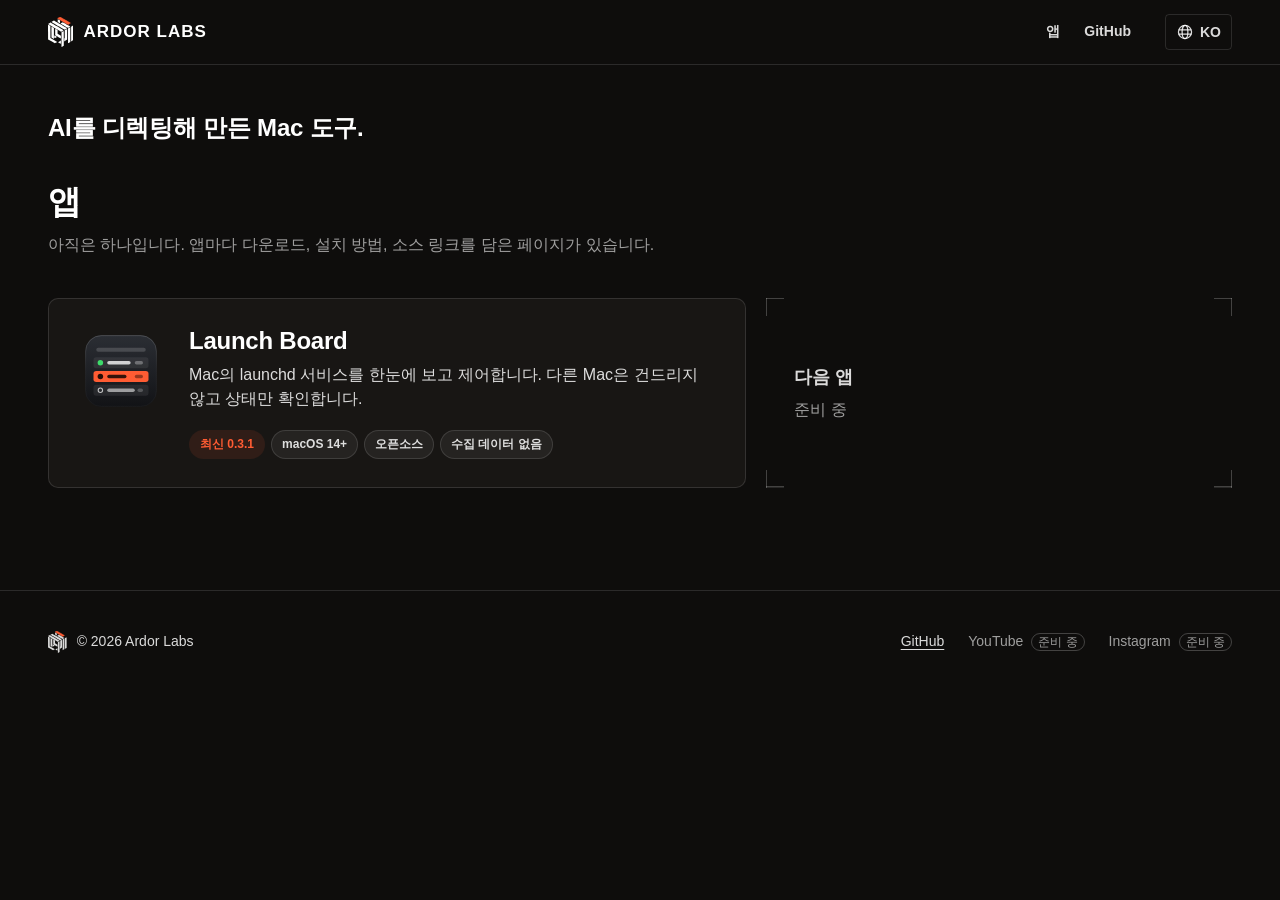
==== commit 38e51638: "Make privacy and open-source claims per app, not site-wide Co-Authored-By: Claude Opus 5.5 <noreply@" ====
--- a/ko/index.html
+++ b/ko/index.html
@@ -5,7 +5,7 @@
 <meta name="robots" content="noindex, nofollow">
 <meta name="viewport" content="width=device-width, initial-scale=1">
 <title>Ardor Labs</title>
-<meta name="description" content="AI를 디렉팅해 만든 Mac 도구. 오픈소스이며 수집하는 데이터는 없습니다.">
+<meta name="description" content="AI를 디렉팅해 만든 Mac 도구.">
 <meta name="color-scheme" content="dark">
 <link rel="canonical" href="https://labs.ardorframes.com/ko/">
 <link rel="alternate" hreflang="en" href="https://labs.ardorframes.com/">
@@ -43,7 +43,7 @@
 <main id="main">
   <section class="home-intro" aria-labelledby="hero-title">
     <div class="wrap">
-      <h1 id="hero-title">AI를 디렉팅해 만든 Mac 도구. 오픈소스, 수집하는 데이터 없음.</h1>
+      <h1 id="hero-title">AI를 디렉팅해 만든 Mac 도구.</h1>
     </div>
   </section>
 
@@ -61,32 +61,13 @@
               <li class="is-version">최신 0.3.1</li>
               <li>macOS 14+</li>
               <li>오픈소스</li>
+              <li>수집 데이터 없음</li>
             </ul>
           </div>
         </article>
         <div class="app-slot viewfinder">
           <strong>다음 앱</strong>
           <span>준비 중</span>
-        </div>
-      </div>
-    </div>
-  </section>
-
-  <section class="section" aria-labelledby="principles-title">
-    <div class="wrap">
-      <h2 class="section-title" id="principles-title">원칙</h2>
-      <div class="principles">
-        <div class="principle">
-          <h3>오픈소스</h3>
-          <p>모든 앱의 소스를 GitHub에 공개합니다. 읽어 보고, 직접 빌드하고, 포크해도 됩니다.</p>
-        </div>
-        <div class="principle">
-          <h3>수집하는 데이터 없음</h3>
-          <p>분석 도구도, 텔레메트리도, 계정도 없습니다. 앱도 이 사이트도 마찬가지입니다.</p>
-        </div>
-        <div class="principle">
-          <h3>실패와 비용도 공개</h3>
-          <p>무엇이 고장 났는지, 비용이 얼마 들었는지, 다시 한다면 무엇을 바꿀지도 출시한 결과 옆에 함께 공개합니다.</p>
         </div>
       </div>
     </div>
--- a/assets/css/tokens.css
+++ b/assets/css/tokens.css
@@ -5,9 +5,9 @@
   --orange-hover: #E3522D;
   --orange-tint: rgba(255, 92, 51, .10);
   --steel: #D5DAE3;
-  --on-orange: #000;            --bg: #000;
-  --bg-sunk: #0A0A0A;
-  --surface: #0F0F0F;
+  --on-orange: #000;            --bg: #0E0D0C;
+  --bg-sunk: #0A0908;
+  --surface: #181614;
   --ink: #fff;
   --ink-85: rgba(255, 255, 255, .85);
   --ink-60: rgba(255, 255, 255, .60);  --layer-06: rgba(255, 255, 255, .06);
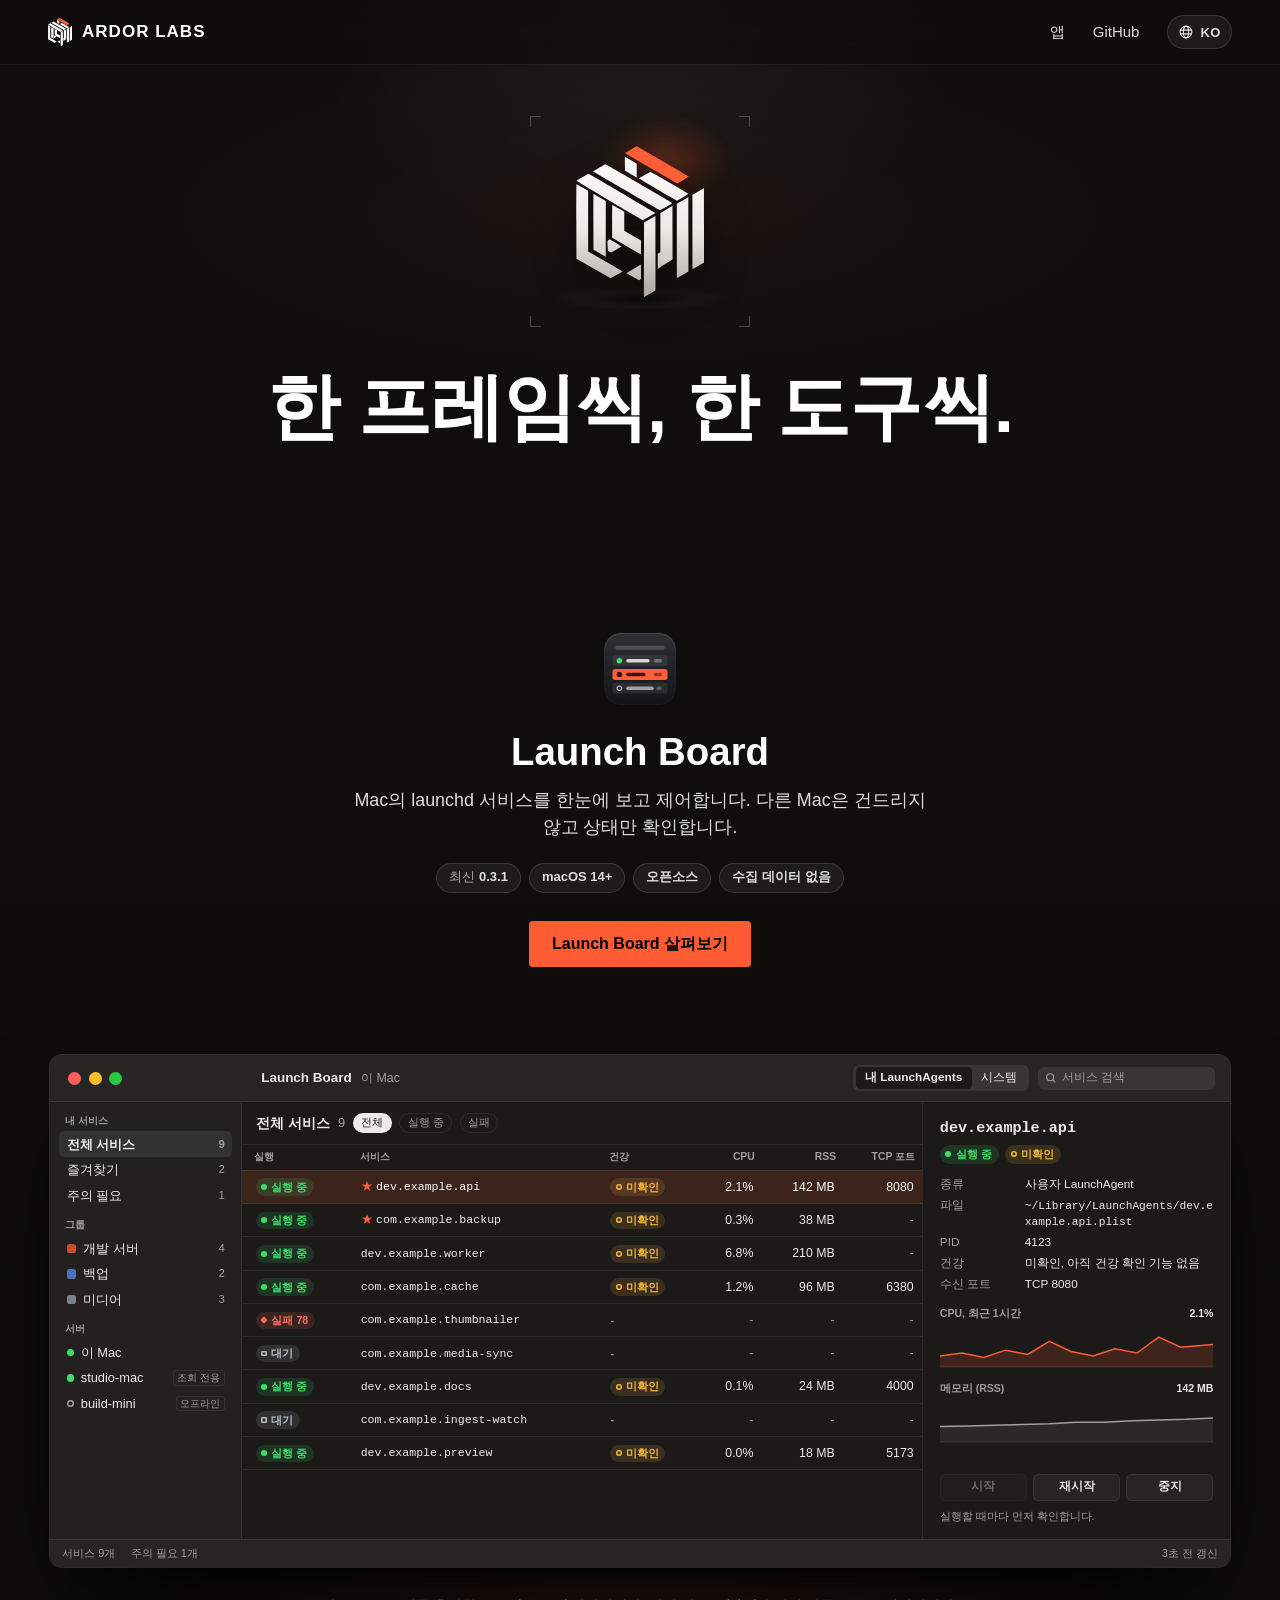
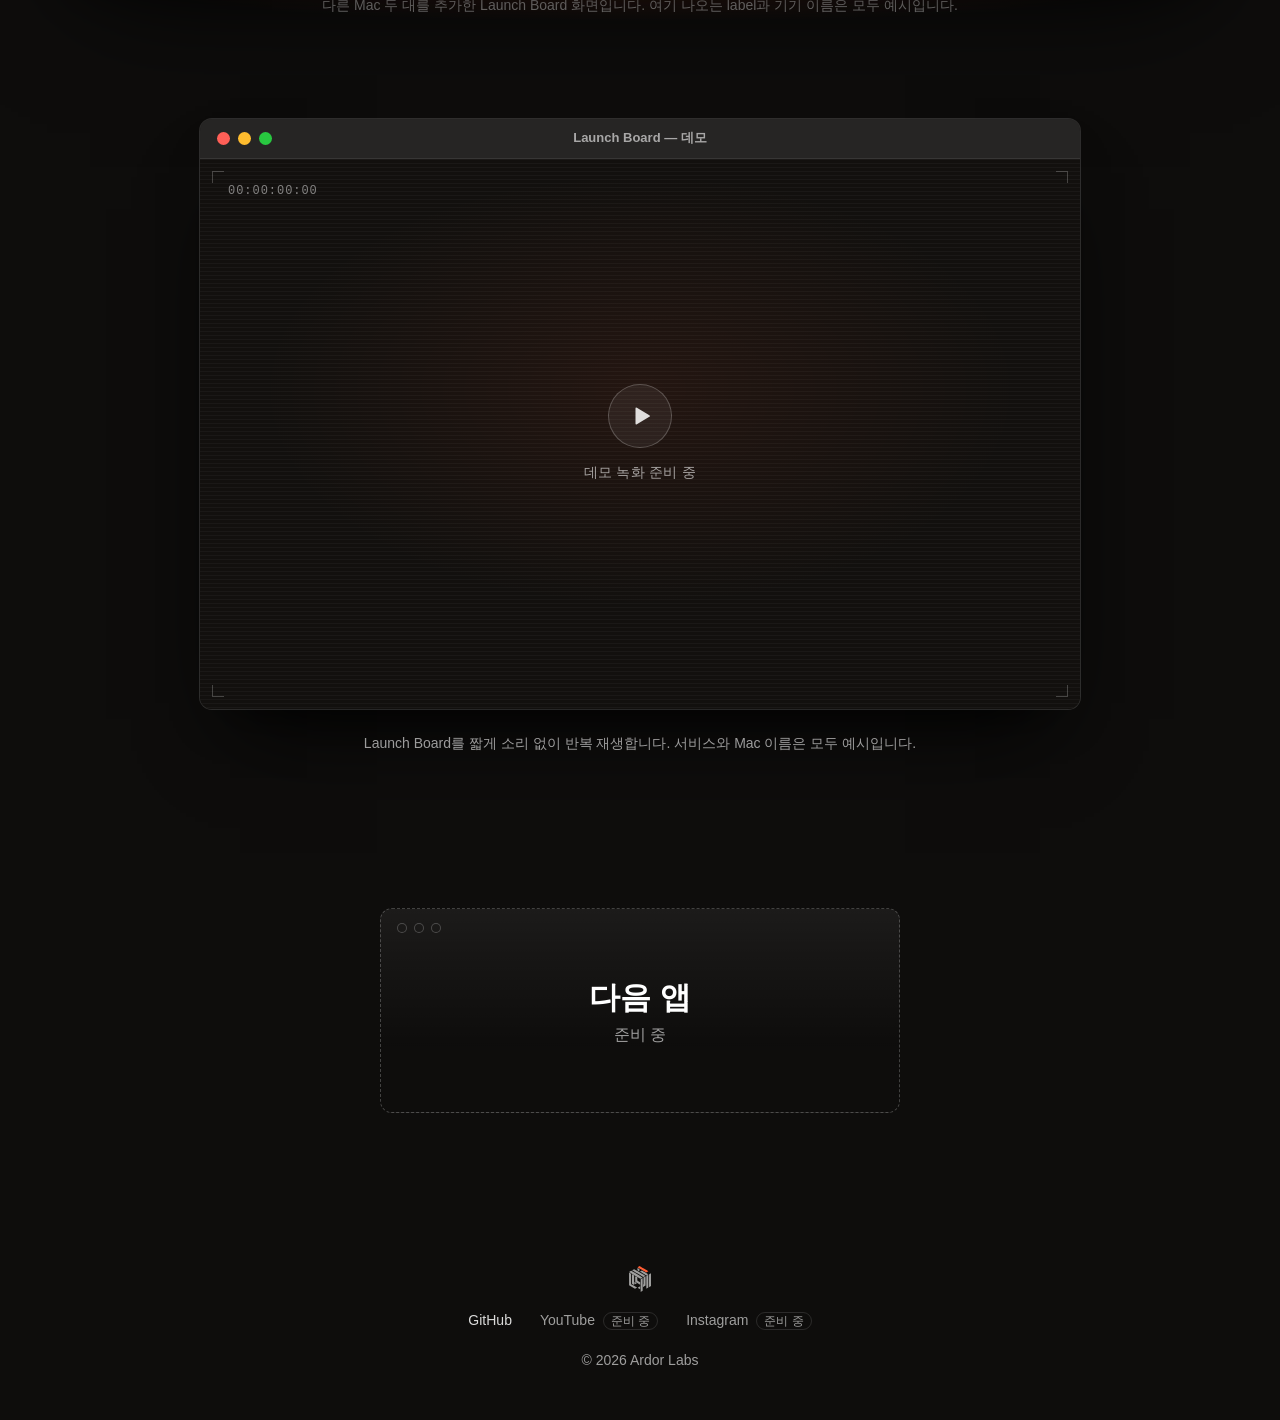
==== commit 41b39817: "Monolith home, centered app pages, app-name header Co-Authored-By: Claude Opus 5.5 <noreply@anthropi" ====
--- a/ko/index.html
+++ b/ko/index.html
@@ -13,19 +13,22 @@
 <link rel="alternate" hreflang="x-default" href="https://labs.ardorframes.com/">
 <link rel="icon" href="/assets/brand/ardor-labs-cube-orange-sm.svg" type="image/svg+xml">
 <link rel="stylesheet" href="/assets/css/tokens.css">
-<link rel="stylesheet" href="/assets/css/site.css">
+<link rel="stylesheet" href="/assets/css/base.css">
+<link rel="stylesheet" href="/assets/css/home.css">
 <script src="/assets/js/lang.js"></script>
+<script src="/assets/js/home.js" defer></script>
 </head>
 <body>
 <a class="skip-link" href="#main">본문으로 건너뛰기</a>
+
 <header class="site-header">
   <div class="wrap">
     <a class="brand" href="/ko/" aria-label="Ardor Labs 홈">
-      <svg class="mark" viewBox="0 0 443 523" aria-hidden="true" focusable="false"><g transform="translate(0,523) scale(.1,-.1)"><g fill="currentColor"><path class="accent" d="M1895 5104 c-110 -64 -201 -117 -203 -118 -1 -2 1539 -898 1783 -1037 l30 -17 198 116 c108 64 197 122 196 127 -1 9 -1783 1045 -1797 1045 -4 0 -97 -53 -207 -116z"/><path d="M1692 4614 l3 -236 170 -100 c94 -55 185 -109 203 -120 l32 -20 0 240 0 240 -196 116 c-108 64 -200 116 -205 116 -6 0 -8 -97 -7 -236z"/><path d="M803 4478 c-117 -67 -210 -125 -205 -129 19 -17 2308 -1342 2317 -1342 15 1 430 239 430 247 0 8 -2312 1346 -2323 1346 -4 0 -103 -55 -219 -122z"/><path d="M2380 4224 c-102 -58 -191 -109 -198 -113 -10 -6 755 -460 1283 -762 l30 -17 198 116 c108 64 197 122 196 127 -1 13 -1289 755 -1309 754 -8 0 -98 -47 -200 -105z"/><path d="M230 4154 c-107 -63 -201 -119 -208 -123 -12 -7 2270 -1365 2293 -1364 15 1 425 237 428 246 2 8 -2297 1357 -2311 1357 -4 0 -95 -52 -202 -116z"/><path d="M12 2619 l3 -1291 592 -339 592 -339 203 116 c112 64 206 120 211 123 4 4 -262 160 -592 347 l-600 339 -1 1051 0 1051 -199 117 c-110 64 -202 116 -205 116 -3 0 -5 -581 -4 -1291z"/><path d="M4228 3654 l-198 -116 0 -1284 0 -1284 53 30 c28 17 118 67 199 113 l148 82 0 1288 c0 708 -1 1287 -2 1287 -2 0 -92 -52 -200 -116z"/><path d="M602 2605 l3 -966 213 -119 212 -119 0 963 0 963 -210 122 c-115 66 -212 121 -215 121 -3 0 -4 -434 -3 -965z"/><path d="M3688 3344 l-198 -116 0 -1284 0 -1284 53 30 c28 17 118 67 199 113 l148 82 0 1288 c0 708 -1 1287 -2 1287 -2 0 -92 -52 -200 -116z"/><path d="M1250 2621 l0 -569 78 -45 c42 -25 267 -155 500 -290 l422 -245 0 242 0 243 -290 169 -290 169 0 331 0 332 -204 116 c-112 64 -207 116 -210 116 -3 0 -6 -256 -6 -569z"/><path d="M3128 3032 l-207 -117 -1 -680 0 -680 -45 -28 -45 -29 0 -259 0 -260 58 39 c31 21 146 94 255 161 l197 123 0 924 c0 508 -1 924 -2 924 -2 0 -96 -53 -210 -118z"/><path d="M2550 2697 l-195 -113 -3 -1292 -2 -1292 52 30 c29 17 119 67 200 113 l148 82 0 1293 c0 710 -1 1292 -2 1292 -2 -1 -91 -51 -198 -113z"/><path d="M1123 1980 c-38 -23 -39 -32 -27 -257 l7 -120 56 -31 56 -31 175 100 c96 55 179 104 184 109 8 8 -368 238 -403 247 -9 2 -31 -6 -48 -17z"/><path d="M1997 980 c-131 -81 -241 -150 -243 -153 -3 -2 92 -59 211 -125 l216 -121 34 22 35 22 0 253 c0 138 -3 252 -7 252 -5 -1 -115 -68 -246 -150z"/></g></g></svg>
-      <span class="brand-word" aria-hidden="true">Ardor Labs</span>
+      <svg class="brand-mark" viewBox="0 0 443 523" aria-hidden="true" focusable="false"><use href="#cube"/></svg>
+      <span class="brand-word" aria-hidden="true">ARDOR LABS</span>
     </a>
     <nav class="site-nav" aria-label="주 메뉴">
-      <a href="/ko/#apps">앱</a>
+      <a href="#apps">앱</a>
       <a data-nav="github" href="https://github.com/ardorframes-labs">GitHub</a>
     </nav>
     <div class="lang" data-lang-switch>
@@ -40,48 +43,191 @@
   </div>
 </header>
 
+<svg class="defs" aria-hidden="true" focusable="false" width="0" height="0">
+  <defs>
+    <linearGradient id="ink-light" gradientUnits="userSpaceOnUse" x1="0" y1="5230" x2="0" y2="0">
+      <stop offset="0" stop-color="#FFFFFF"/>
+      <stop offset=".55" stop-color="#EDEAE6"/>
+      <stop offset="1" stop-color="#A9A39C"/>
+    </linearGradient>
+    <g id="cube" transform="translate(0,523) scale(.1,-.1)">
+      <path class="band-top" d="M1895 5104 c-110 -64 -201 -117 -203 -118 -1 -2 1539 -898 1783 -1037 l30 -17 198 116 c108 64 197 122 196 127 -1 9 -1783 1045 -1797 1045 -4 0 -97 -53 -207 -116z"/>
+      <g class="cube-ink">
+        <path d="M1692 4614 l3 -236 170 -100 c94 -55 185 -109 203 -120 l32 -20 0 240 0 240 -196 116 c-108 64 -200 116 -205 116 -6 0 -8 -97 -7 -236z"/>
+        <path d="M803 4478 c-117 -67 -210 -125 -205 -129 19 -17 2308 -1342 2317 -1342 15 1 430 239 430 247 0 8 -2312 1346 -2323 1346 -4 0 -103 -55 -219 -122z"/>
+        <path d="M2380 4224 c-102 -58 -191 -109 -198 -113 -10 -6 755 -460 1283 -762 l30 -17 198 116 c108 64 197 122 196 127 -1 13 -1289 755 -1309 754 -8 0 -98 -47 -200 -105z"/>
+        <path d="M230 4154 c-107 -63 -201 -119 -208 -123 -12 -7 2270 -1365 2293 -1364 15 1 425 237 428 246 2 8 -2297 1357 -2311 1357 -4 0 -95 -52 -202 -116z"/>
+        <path d="M12 2619 l3 -1291 592 -339 592 -339 203 116 c112 64 206 120 211 123 4 4 -262 160 -592 347 l-600 339 -1 1051 0 1051 -199 117 c-110 64 -202 116 -205 116 -3 0 -5 -581 -4 -1291z"/>
+        <path d="M4228 3654 l-198 -116 0 -1284 0 -1284 53 30 c28 17 118 67 199 113 l148 82 0 1288 c0 708 -1 1287 -2 1287 -2 0 -92 -52 -200 -116z"/>
+        <path d="M602 2605 l3 -966 213 -119 212 -119 0 963 0 963 -210 122 c-115 66 -212 121 -215 121 -3 0 -4 -434 -3 -965z"/>
+        <path d="M3688 3344 l-198 -116 0 -1284 0 -1284 53 30 c28 17 118 67 199 113 l148 82 0 1288 c0 708 -1 1287 -2 1287 -2 0 -92 -52 -200 -116z"/>
+        <path d="M1250 2621 l0 -569 78 -45 c42 -25 267 -155 500 -290 l422 -245 0 242 0 243 -290 169 -290 169 0 331 0 332 -204 116 c-112 64 -207 116 -210 116 -3 0 -6 -256 -6 -569z"/>
+        <path d="M3128 3032 l-207 -117 -1 -680 0 -680 -45 -28 -45 -29 0 -259 0 -260 58 39 c31 21 146 94 255 161 l197 123 0 924 c0 508 -1 924 -2 924 -2 0 -96 -53 -210 -118z"/>
+        <path d="M2550 2697 l-195 -113 -3 -1292 -2 -1292 52 30 c29 17 119 67 200 113 l148 82 0 1293 c0 710 -1 1292 -2 1292 -2 -1 -91 -51 -198 -113z"/>
+        <path d="M1123 1980 c-38 -23 -39 -32 -27 -257 l7 -120 56 -31 56 -31 175 100 c96 55 179 104 184 109 8 8 -368 238 -403 247 -9 2 -31 -6 -48 -17z"/>
+        <path d="M1997 980 c-131 -81 -241 -150 -243 -153 -3 -2 92 -59 211 -125 l216 -121 34 22 35 22 0 253 c0 138 -3 252 -7 252 -5 -1 -115 -68 -246 -150z"/>
+      </g>
+    </g>
+  </defs>
+</svg>
+
 <main id="main">
-  <section class="home-intro" aria-labelledby="hero-title">
-    <div class="wrap">
-      <h1 id="hero-title">AI를 디렉팅해 만든 Mac 도구.</h1>
-    </div>
+  <section class="hero" aria-labelledby="hero-title">
+    <div class="stage">
+      <div class="viewfinder" aria-hidden="true"><i></i><i></i><i></i><i></i></div>
+      <div class="monolith">
+        <div class="halo" aria-hidden="true"></div>
+        <svg class="cube" style="--cube-ink: url(#ink-light)" viewBox="0 0 443 523" role="img" aria-label="Ardor Labs 큐브"><use href="#cube"/></svg>
+        <div class="floor" aria-hidden="true"></div>
+      </div>
+    </div>
+    <h1 id="hero-title">한 프레임씩, 한 도구씩.</h1>
   </section>
 
-  <section class="section" id="apps" aria-labelledby="apps-title">
-    <div class="wrap">
-      <h2 class="section-title" id="apps-title">앱</h2>
-      <p class="section-intro">아직은 하나입니다. 앱마다 다운로드, 설치 방법, 소스 링크를 담은 페이지가 있습니다.</p>
-      <div class="apps-grid">
-        <article class="app-card">
-          <img src="/assets/brand/launch-board-icon.svg" alt="" width="88" height="88">
-          <div>
-            <h3><a href="/ko/launch-board/">Launch Board</a></h3>
-            <p>Mac의 launchd 서비스를 한눈에 보고 제어합니다. 다른 Mac은 건드리지 않고 상태만 확인합니다.</p>
-            <ul class="facts" aria-label="세부 정보">
-              <li class="is-version">최신 0.3.1</li>
-              <li>macOS 14+</li>
-              <li>오픈소스</li>
-              <li>수집 데이터 없음</li>
-            </ul>
+  <section class="app" id="apps" aria-labelledby="lb-title">
+    <div class="app-intro">
+      <img class="app-icon" src="/assets/brand/launch-board-icon.svg" width="88" height="88" alt="">
+      <h2 id="lb-title">Launch Board</h2>
+      <p class="app-line">Mac의 launchd 서비스를 한눈에 보고 제어합니다. 다른 Mac은 건드리지 않고 상태만 확인합니다.</p>
+      <ul class="badges" aria-label="릴리스 정보">
+        <li><span>최신</span> 0.3.1</li>
+        <li>macOS 14+</li>
+        <li>오픈소스</li>
+        <li>수집 데이터 없음</li>
+      </ul>
+      <a class="btn" href="/ko/launch-board/">Launch Board 살펴보기</a>
+    </div>
+
+    <figure class="showcase">
+      <div class="float">
+        <div class="shot">
+          <div class="window" aria-hidden="true">
+            <div class="win-titlebar">
+              <div class="traffic"><i></i><i></i><i></i></div>
+              <div class="win-title">Launch Board <span>이 Mac</span></div>
+              <div class="win-tools">
+                <div class="win-seg"><b>내 LaunchAgents</b><span>시스템</span></div>
+                <div class="win-search"><svg viewBox="0 0 16 16" fill="none" stroke="currentColor" stroke-width="1.6"><circle cx="7" cy="7" r="4.6"/><path d="M10.4 10.4L14 14"/></svg>서비스 검색</div>
+              </div>
+            </div>
+            <div class="win-body">
+              <div class="win-side">
+                <h4>내 서비스</h4>
+                <ul>
+                  <li class="is-active">전체 서비스 <em>9</em></li>
+                  <li>즐겨찾기 <em>2</em></li>
+                  <li>주의 필요 <em>1</em></li>
+                </ul>
+                <h4>그룹</h4>
+                <ul>
+                  <li><span class="sw" style="background:#FF5C33"></span>개발 서버 <em>4</em></li>
+                  <li><span class="sw" style="background:#5B8DEF"></span>백업 <em>2</em></li>
+                  <li><span class="sw" style="background:#9AA3B2"></span>미디어 <em>3</em></li>
+                </ul>
+                <h4>서버</h4>
+                <ul>
+                  <li><span class="host"></span>이 Mac</li>
+                  <li><span class="host"></span>studio-mac <span class="ro">조회 전용</span></li>
+                  <li><span class="host is-off"></span>build-mini <span class="ro">오프라인</span></li>
+                </ul>
+              </div>
+              <div class="win-main">
+                <div class="win-main-head">
+                  <strong>전체 서비스</strong><span>9</span>
+                  <span class="chip is-on">전체</span><span class="chip">실행 중</span><span class="chip">실패</span>
+                </div>
+                <table class="svc">
+                  <thead><tr><th>실행</th><th>서비스</th><th>건강</th><th class="num">CPU</th><th class="num col-wide">RSS</th><th class="num col-wide">TCP 포트</th></tr></thead>
+                  <tbody>
+<tr class="is-selected"><td><span class="badge run">실행 중</span></td><td class="label"><span class="star">★</span>dev.example.api</td><td><span class="badge unk">미확인</span></td><td class="num">2.1%</td><td class="num col-wide">142 MB</td><td class="num col-wide">8080</td></tr>
+<tr><td><span class="badge run">실행 중</span></td><td class="label"><span class="star">★</span>com.example.backup</td><td><span class="badge unk">미확인</span></td><td class="num">0.3%</td><td class="num col-wide">38 MB</td><td class="num col-wide dim">-</td></tr>
+<tr><td><span class="badge run">실행 중</span></td><td class="label">dev.example.worker</td><td><span class="badge unk">미확인</span></td><td class="num">6.8%</td><td class="num col-wide">210 MB</td><td class="num col-wide dim">-</td></tr>
+<tr><td><span class="badge run">실행 중</span></td><td class="label">com.example.cache</td><td><span class="badge unk">미확인</span></td><td class="num">1.2%</td><td class="num col-wide">96 MB</td><td class="num col-wide">6380</td></tr>
+<tr><td><span class="badge fail">실패 78</span></td><td class="label">com.example.thumbnailer</td><td><span class="badge na">-</span></td><td class="num dim">-</td><td class="num col-wide dim">-</td><td class="num col-wide dim">-</td></tr>
+<tr><td><span class="badge wait">대기</span></td><td class="label">com.example.media-sync</td><td><span class="badge na">-</span></td><td class="num dim">-</td><td class="num col-wide dim">-</td><td class="num col-wide dim">-</td></tr>
+<tr><td><span class="badge run">실행 중</span></td><td class="label">dev.example.docs</td><td><span class="badge unk">미확인</span></td><td class="num">0.1%</td><td class="num col-wide">24 MB</td><td class="num col-wide">4000</td></tr>
+<tr><td><span class="badge wait">대기</span></td><td class="label">com.example.ingest-watch</td><td><span class="badge na">-</span></td><td class="num dim">-</td><td class="num col-wide dim">-</td><td class="num col-wide dim">-</td></tr>
+<tr><td><span class="badge run">실행 중</span></td><td class="label">dev.example.preview</td><td><span class="badge unk">미확인</span></td><td class="num">0.0%</td><td class="num col-wide">18 MB</td><td class="num col-wide">5173</td></tr>
+                  </tbody>
+                </table>
+              </div>
+              <div class="win-detail">
+                <div>
+                  <div class="d-label">dev.example.api</div>
+                  <div class="d-badges"><span class="badge run">실행 중</span><span class="badge unk">미확인</span></div>
+                </div>
+                <dl>
+                  <dt>종류</dt><dd>사용자 LaunchAgent</dd>
+                  <dt>파일</dt><dd><code>~/Library/LaunchAgents/dev.example.api.plist</code></dd>
+                  <dt>PID</dt><dd>4123</dd>
+                  <dt>건강</dt><dd>미확인, 아직 건강 확인 기능 없음</dd>
+                  <dt>수신 포트</dt><dd>TCP 8080</dd>
+                </dl>
+                <div class="d-graph">
+                  <h5>CPU, 최근 1시간 <b>2.1%</b></h5>
+                  <svg viewBox="0 0 100 30" preserveAspectRatio="none"><line class="base" x1="0" y1="29.5" x2="100" y2="29.5"/><polygon class="area" points="0,30 0,22 8,20 16,23 24,18 32,21 40,12 48,19 56,22 64,17 72,20 80,9 88,16 100,14 100,30"/><polyline class="line" points="0,22 8,20 16,23 24,18 32,21 40,12 48,19 56,22 64,17 72,20 80,9 88,16 100,14"/></svg>
+                </div>
+                <div class="d-graph">
+                  <h5>메모리 (RSS) <b>142 MB</b></h5>
+                  <svg viewBox="0 0 100 30" preserveAspectRatio="none"><line class="base" x1="0" y1="29.5" x2="100" y2="29.5"/><polygon class="area alt" points="0,30 0,19 10,18.5 20,18 30,17.5 40,17 50,16 60,16 70,15 80,14.5 90,14 100,13 100,30"/><polyline class="line alt" points="0,19 10,18.5 20,18 30,17.5 40,17 50,16 60,16 70,15 80,14.5 90,14 100,13"/></svg>
+                </div>
+                <div class="d-actions"><span class="is-dim">시작</span><span>재시작</span><span>중지</span></div>
+                <p class="d-note">실행할 때마다 먼저 확인합니다.</p>
+              </div>
+            </div>
+            <div class="win-status"><span>서비스 9개</span><span>주의 필요 1개</span><span>3초 전 갱신</span></div>
           </div>
-        </article>
-        <div class="app-slot viewfinder">
-          <strong>다음 앱</strong>
-          <span>준비 중</span>
         </div>
       </div>
+      <figcaption>다른 Mac 두 대를 추가한 Launch Board 화면입니다. 여기 나오는 label과 기기 이름은 모두 예시입니다.</figcaption>
+      <p class="visually-hidden">창에는 예시 서비스 9개가 실행 상태, 건강 상태, CPU, 메모리, TCP 포트와 함께 나열됩니다. 선택한 서비스 dev.example.api의 상세 패널에는 plist 파일, PID, 수신 포트, CPU와 메모리 이력, 시작·재시작·중지 버튼이 있습니다.</p>
+    </figure>
+
+    <figure class="demo" id="demo" data-demo data-label-pause="데모 일시정지" data-label-play="데모 재생">
+      <div class="demo-window">
+        <div class="demo-bar">
+          <div class="traffic" aria-hidden="true"><i></i><i></i><i></i></div>
+          <div class="demo-title">Launch Board — 데모</div>
+        </div>
+        <div class="demo-screen">
+          <video muted loop playsinline preload="none" poster="" data-poster=""
+                 aria-label="Launch Board 데모 녹화: 서비스 둘러보기, 상태별 필터, 다른 Mac으로 전환">
+            <source data-src="" type="video/webm; codecs=vp9">
+            <source data-src="" type="video/mp4">
+          </video>
+          <div class="demo-placeholder">
+            <span class="demo-tc" aria-hidden="true">00:00:00:00</span>
+            <span class="demo-corners" aria-hidden="true"><i></i><i></i><i></i><i></i></span>
+            <span class="demo-play" aria-hidden="true"><svg viewBox="0 0 24 24"><path d="M6 3.8v16.4a1 1 0 0 0 1.5.86l13.6-8.2a1 1 0 0 0 0-1.72L7.5 2.94A1 1 0 0 0 6 3.8Z"/></svg></span>
+            <span class="demo-cap">데모 녹화 준비 중</span>
+          </div>
+          <button class="demo-toggle" type="button" aria-label="데모 일시정지">
+            <svg class="i-pause" viewBox="0 0 24 24" aria-hidden="true"><path d="M6 4h4v16H6zM14 4h4v16h-4z"/></svg>
+            <svg class="i-play" viewBox="0 0 24 24" aria-hidden="true"><path d="M6 3.8v16.4a1 1 0 0 0 1.5.86l13.6-8.2a1 1 0 0 0 0-1.72L7.5 2.94A1 1 0 0 0 6 3.8Z"/></svg>
+          </button>
+        </div>
+      </div>
+      <figcaption>Launch Board를 짧게 소리 없이 반복 재생합니다. 서비스와 Mac 이름은 모두 예시입니다.</figcaption>
+    </figure>
+  </section>
+
+  <section class="next" aria-labelledby="next-title">
+    <div class="ghost">
+      <div class="ghost-bar" aria-hidden="true"><i></i><i></i><i></i></div>
+      <h2 id="next-title">다음 앱</h2>
+      <p>준비 중</p>
     </div>
   </section>
 </main>
+
 <footer class="site-footer">
-  <div class="wrap">
-    <p class="foot-brand"><svg class="mark" viewBox="0 0 443 523" aria-hidden="true" focusable="false"><g transform="translate(0,523) scale(.1,-.1)"><g fill="currentColor"><path class="accent" d="M1895 5104 c-110 -64 -201 -117 -203 -118 -1 -2 1539 -898 1783 -1037 l30 -17 198 116 c108 64 197 122 196 127 -1 9 -1783 1045 -1797 1045 -4 0 -97 -53 -207 -116z"/><path d="M1692 4614 l3 -236 170 -100 c94 -55 185 -109 203 -120 l32 -20 0 240 0 240 -196 116 c-108 64 -200 116 -205 116 -6 0 -8 -97 -7 -236z"/><path d="M803 4478 c-117 -67 -210 -125 -205 -129 19 -17 2308 -1342 2317 -1342 15 1 430 239 430 247 0 8 -2312 1346 -2323 1346 -4 0 -103 -55 -219 -122z"/><path d="M2380 4224 c-102 -58 -191 -109 -198 -113 -10 -6 755 -460 1283 -762 l30 -17 198 116 c108 64 197 122 196 127 -1 13 -1289 755 -1309 754 -8 0 -98 -47 -200 -105z"/><path d="M230 4154 c-107 -63 -201 -119 -208 -123 -12 -7 2270 -1365 2293 -1364 15 1 425 237 428 246 2 8 -2297 1357 -2311 1357 -4 0 -95 -52 -202 -116z"/><path d="M12 2619 l3 -1291 592 -339 592 -339 203 116 c112 64 206 120 211 123 4 4 -262 160 -592 347 l-600 339 -1 1051 0 1051 -199 117 c-110 64 -202 116 -205 116 -3 0 -5 -581 -4 -1291z"/><path d="M4228 3654 l-198 -116 0 -1284 0 -1284 53 30 c28 17 118 67 199 113 l148 82 0 1288 c0 708 -1 1287 -2 1287 -2 0 -92 -52 -200 -116z"/><path d="M602 2605 l3 -966 213 -119 212 -119 0 963 0 963 -210 122 c-115 66 -212 121 -215 121 -3 0 -4 -434 -3 -965z"/><path d="M3688 3344 l-198 -116 0 -1284 0 -1284 53 30 c28 17 118 67 199 113 l148 82 0 1288 c0 708 -1 1287 -2 1287 -2 0 -92 -52 -200 -116z"/><path d="M1250 2621 l0 -569 78 -45 c42 -25 267 -155 500 -290 l422 -245 0 242 0 243 -290 169 -290 169 0 331 0 332 -204 116 c-112 64 -207 116 -210 116 -3 0 -6 -256 -6 -569z"/><path d="M3128 3032 l-207 -117 -1 -680 0 -680 -45 -28 -45 -29 0 -259 0 -260 58 39 c31 21 146 94 255 161 l197 123 0 924 c0 508 -1 924 -2 924 -2 0 -96 -53 -210 -118z"/><path d="M2550 2697 l-195 -113 -3 -1292 -2 -1292 52 30 c29 17 119 67 200 113 l148 82 0 1293 c0 710 -1 1292 -2 1292 -2 -1 -91 -51 -198 -113z"/><path d="M1123 1980 c-38 -23 -39 -32 -27 -257 l7 -120 56 -31 56 -31 175 100 c96 55 179 104 184 109 8 8 -368 238 -403 247 -9 2 -31 -6 -48 -17z"/><path d="M1997 980 c-131 -81 -241 -150 -243 -153 -3 -2 92 -59 211 -125 l216 -121 34 22 35 22 0 253 c0 138 -3 252 -7 252 -5 -1 -115 -68 -246 -150z"/></g></g></svg><span>© 2026 Ardor Labs</span></p>
-    <ul class="foot-links" aria-label="다른 채널">
-      <li><a href="https://github.com/ardorframes-labs">GitHub</a></li>
-      <li class="soon">YouTube <small>준비 중</small></li>
-      <li class="soon">Instagram <small>준비 중</small></li>
-    </ul>
-  </div>
+  <svg class="footer-mark" viewBox="0 0 443 523" aria-hidden="true" focusable="false"><use href="#cube"/></svg>
+  <ul class="footer-links">
+    <li><a href="https://github.com/ardorframes-labs">GitHub</a></li>
+    <li><span class="soon">YouTube <small>준비 중</small></span></li>
+    <li><span class="soon">Instagram <small>준비 중</small></span></li>
+  </ul>
+  <p class="copy">© 2026 Ardor Labs</p>
 </footer>
 </body>
 </html>
--- a/assets/css/tokens.css
+++ b/assets/css/tokens.css
@@ -5,8 +5,7 @@
   --orange-hover: #E3522D;
   --orange-tint: rgba(255, 92, 51, .10);
   --steel: #D5DAE3;
-  --on-orange: #000;            --bg: #0E0D0C;
-  --bg-sunk: #0A0908;
+  --on-orange: #000;            --bg: #0E0D0C;            --bg-sunk: #0A0908;
   --surface: #181614;
   --ink: #fff;
   --ink-85: rgba(255, 255, 255, .85);
--- a/assets/css/base.css
+++ b/assets/css/base.css
@@ -0,0 +1,613 @@
+@property --band {
+  syntax: "<color>";
+  inherits: true;
+  initial-value: #FF5C33;
+}
+
+:root {
+  --ease-out: cubic-bezier(.16, 1, .3, 1);
+}
+
+*, *::before, *::after { box-sizing: border-box; }
+
+html {
+  -webkit-text-size-adjust: 100%;
+  text-size-adjust: 100%;
+  scroll-padding-top: 80px;   }
+html:lang(ko) { word-break: keep-all; overflow-wrap: break-word; }
+
+body {
+  margin: 0;
+  background: var(--bg);
+  color: var(--ink);
+  font-family: var(--font-body);
+  font-size: 1rem;
+  line-height: 1.55;
+  -webkit-font-smoothing: antialiased;
+  overflow-x: clip;
+}
+
+body::after {
+  content: "";
+  position: fixed;
+  inset: 0;
+  z-index: 50;
+  pointer-events: none;
+  opacity: .07;
+  background-image: url("data:image/svg+xml,%3Csvg xmlns='http://www.w3.org/2000/svg' width='180' height='180'%3E%3Cfilter id='n'%3E%3CfeTurbulence type='fractalNoise' baseFrequency='.9' numOctaves='2' stitchTiles='stitch'/%3E%3CfeColorMatrix values='0 0 0 0 1 0 0 0 0 1 0 0 0 0 1 0 0 0 .9 0'/%3E%3C/filter%3E%3Crect width='100%25' height='100%25' filter='url(%23n)'/%3E%3C/svg%3E");
+  background-size: 180px 180px;
+  mix-blend-mode: overlay;
+}
+
+img, svg { display: block; max-width: 100%; }
+h1, h2, h3, h4, h5, p { margin: 0; }
+ul { margin: 0; padding: 0; list-style: none; }
+
+a { color: var(--accent-text); text-underline-offset: .2em; text-decoration-thickness: 1px; }
+a:hover { text-decoration-thickness: 2px; }
+
+:focus-visible {
+  outline: 2px solid var(--focus);
+  outline-offset: 3px;
+  border-radius: var(--r-ui);
+}
+
+.visually-hidden {
+  position: absolute !important;
+  width: 1px; height: 1px;
+  overflow: hidden;
+  clip-path: inset(50%);
+  white-space: nowrap;
+}
+.defs { position: absolute; width: 0; height: 0; overflow: hidden; }
+
+.skip-link {
+  position: absolute;
+  left: 16px; top: -48px;
+  z-index: 60;
+  padding: 8px 12px;
+  background: var(--orange);
+  color: var(--on-orange);
+  font-weight: 700;
+  border-radius: var(--r-ui);
+  text-decoration: none;
+}
+.skip-link:focus { top: 12px; }
+
+#cube .band-top {
+  fill: var(--band);
+  stroke: var(--band-stroke, none);
+  stroke-width: var(--band-boost, 0);
+  stroke-linejoin: round;
+}
+#cube .cube-ink { fill: var(--cube-ink, currentColor); }
+
+.site-header {
+  position: sticky;
+  top: 0;
+  z-index: 40;
+  background: rgba(14, 13, 12, .72);
+  -webkit-backdrop-filter: blur(14px) saturate(140%);
+  backdrop-filter: blur(14px) saturate(140%);
+  border-bottom: 1px solid var(--layer-06);
+}
+@media (prefers-reduced-transparency: reduce) {
+  .site-header { background: var(--bg); -webkit-backdrop-filter: none; backdrop-filter: none; }
+}
+.site-header .wrap {
+  display: flex;
+  align-items: center;
+  flex-wrap: wrap;
+  gap: 4px clamp(14px, 2.4vw, 28px);
+  min-height: 64px;
+  padding: 6px var(--gutter);
+}
+
+.brand {
+  display: inline-flex;
+  align-items: center;
+  gap: 10px;
+  margin-right: auto;
+  color: var(--ink);
+  text-decoration: none;
+}
+.brand-lockup {
+  display: flex;
+  align-items: center;
+  gap: 12px;
+  min-width: 0;
+  margin-right: auto;
+}
+.brand-lockup .brand { margin-right: 0; }
+.brand-app {
+  padding-left: 12px;
+  border-left: 1px solid var(--layer-22);
+  font-family: var(--font-display);
+  font-weight: 800;
+  font-size: 1.0625rem;
+  line-height: 1.2;
+  letter-spacing: .01em;
+  color: var(--ink);
+  text-decoration: none;
+  overflow-wrap: anywhere;
+}
+a.brand-app:hover { text-decoration: underline; text-underline-offset: .25em; }
+.brand-mark {
+  width: 24px;
+  height: auto;
+  flex: none;
+  color: var(--ink);
+  --band-stroke: var(--orange);
+  --band-boost: 110;
+}
+.brand-word {
+  font-family: var(--font-display);
+  font-weight: 800;
+  font-size: 1.0625rem;   letter-spacing: .06em;
+  text-transform: uppercase;
+  white-space: nowrap;
+}
+
+.site-nav { display: flex; align-items: center; gap: clamp(14px, 2.4vw, 28px); }
+.site-nav a {
+  color: var(--ink-85);
+  text-decoration: none;
+  font-size: .9375rem;
+  font-weight: 500;
+}
+.site-nav a:hover { color: var(--ink); }
+
+.lang { position: relative; }
+.lang-button {
+  display: inline-flex;
+  align-items: center;
+  gap: 6px;
+  min-height: 34px;
+  padding: 0 10px;
+  border: 1px solid var(--layer-12);
+  border-radius: var(--r-pill);
+  background: var(--layer-06);
+  color: var(--ink-85);
+  font: 600 .8125rem/1 var(--font-body);
+  letter-spacing: .04em;
+  cursor: pointer;
+}
+.lang-button svg { width: 16px; height: 16px; }
+.lang-button:hover { background: var(--layer-12); color: var(--ink); }
+.lang-button[aria-expanded="true"] { background: var(--layer-12); color: var(--ink); }
+
+.lang-menu {
+  position: absolute;
+  right: 0;
+  top: calc(100% + 10px);
+  z-index: 10;
+  min-width: 168px;
+  margin: 0;
+  padding: 4px;
+  list-style: none;
+  background: var(--surface);
+  border: 1px solid var(--layer-12);
+  border-radius: var(--r-ui);
+  box-shadow: 0 16px 40px -16px rgba(0, 0, 0, .6);
+  opacity: 0;
+  transform: translateY(-4px);
+  transition: opacity var(--dur) var(--ease), transform var(--dur) var(--ease);
+}
+.lang-menu[hidden] { display: none; }
+.lang-menu.is-open { opacity: 1; transform: none; }
+.lang-menu a {
+  display: flex;
+  align-items: center;
+  justify-content: space-between;
+  gap: 16px;
+  padding: 8px 10px;
+  border-radius: 3px;
+  color: var(--ink);
+  text-decoration: none;
+  font-size: var(--t-14);
+}
+.lang-menu a:hover,
+.lang-menu a:focus-visible { background: var(--layer-08); outline: none; }
+.lang-menu a:focus-visible { box-shadow: inset 0 0 0 2px var(--focus); }
+.lang-menu .check { width: 14px; height: 14px; color: var(--accent-text); visibility: hidden; }
+.lang-menu a[aria-checked="true"] .check { visibility: visible; }
+.lang-menu a[aria-checked="true"] { font-weight: 600; }
+
+
+.btn {
+  display: inline-flex;
+  align-items: center;
+  justify-content: center;
+  gap: 8px;
+  min-height: 46px;
+  padding: 0 22px;
+  border: 1px solid transparent;
+  border-radius: var(--r-ui);
+  background: var(--orange);
+  color: var(--on-orange);
+  font: 700 1rem/1 var(--font-body);
+  text-decoration: none;
+  max-width: 100%;
+  padding-block: 12px;      text-align: center;
+  line-height: 1.2;
+  cursor: pointer;
+  transition: background-color var(--dur) ease, border-color var(--dur) ease, transform var(--dur) var(--ease-out);
+}
+.btn:hover { background: var(--orange-hover); text-decoration: none; }
+.btn:active { transform: translateY(1px) scale(.99); }
+.btn svg { width: 18px; height: 18px; flex: none; }
+.btn-secondary { background: var(--layer-06); border-color: var(--layer-22); color: var(--ink); }
+.btn-secondary:hover { background: var(--layer-12); border-color: var(--ink-60); }
+.btn-row { display: flex; flex-wrap: wrap; justify-content: center; gap: 12px; margin-top: 28px; }
+
+.badges {
+  display: flex;
+  flex-wrap: wrap;
+  justify-content: center;
+  gap: 8px;
+  margin-top: 22px;
+}
+.badges li {
+  padding: 5px 12px 6px;
+  border-radius: var(--r-pill);
+  border: 1px solid var(--layer-12);
+  background: var(--layer-06);
+  color: var(--ink-85);
+  font-size: .8125rem;
+  font-weight: 600;
+  line-height: 1.3;
+  white-space: nowrap;
+}
+.badges li span { color: var(--ink-60); font-weight: 500; }
+
+.showcase {
+  width: 100%;
+  max-width: 1180px;
+  margin: clamp(48px, 7vw, 88px) 0 0;
+  perspective: 1800px;
+}
+.float {
+  position: relative;
+  transform-origin: 50% 100%;
+}
+.float::after {
+  content: "";
+  position: absolute;
+  left: 8%;
+  right: 8%;
+  bottom: -54px;
+  height: 60px;
+  background: radial-gradient(closest-side, rgba(255, 92, 51, .14), transparent);
+  pointer-events: none;
+  z-index: -1;
+}
+.shot { container-type: inline-size; }
+.showcase figcaption {
+  margin-top: 28px;
+  font-size: .875rem;
+  color: var(--ink-60);
+  text-align: center;
+}
+
+.window {
+  --w-bg: #1B1A19;
+  --w-side: #222120;
+  --w-bar: #262524;
+  --w-line: rgba(255, 255, 255, .08);
+  --w-ink: #ECEBE9;
+  --w-ink-2: #A29E99;
+  --w-sel: rgba(255, 92, 51, .15);
+  --w-sel-ink: #fff;
+  font-size: min(13px, calc(100cqi / 92));
+  font-family: var(--font-body);
+  color: var(--w-ink);
+  background: var(--w-bg);
+  border-radius: var(--r-window);
+  box-shadow:
+    0 0 0 1px rgba(255, 255, 255, .14),
+    inset 0 1px 0 rgba(255, 255, 255, .08),
+    0 60px 120px -40px rgba(0, 0, 0, .95),
+    0 30px 60px -30px rgba(0, 0, 0, .8);
+  overflow: hidden;
+  line-height: 1.35;
+  text-align: left;
+  user-select: none;
+}
+.win-titlebar {
+  display: grid;
+  grid-template-columns: 15em minmax(0, 1fr) auto;
+  align-items: center;
+  height: 3.7em;
+  background: var(--w-bar);
+  border-bottom: 1px solid var(--w-line);
+}
+.traffic { display: flex; gap: .62em; padding-left: 1.4em; }
+.traffic i { width: 1em; height: 1em; border-radius: 50%; background: #FF5F57; }
+.traffic i:nth-child(2) { background: #FEBC2E; }
+.traffic i:nth-child(3) { background: #28C840; }
+.win-title { padding-left: 1.4em; font-weight: 700; font-size: 1.05em; display: flex; align-items: baseline; gap: .7em; }
+.win-title span { font-weight: 500; color: var(--w-ink-2); font-size: .92em; }
+.win-tools { display: flex; align-items: center; gap: .7em; padding-right: 1.2em; }
+.win-seg { display: flex; padding: .18em; border-radius: .5em; background: var(--w-line); font-size: .92em; }
+.win-seg b, .win-seg span { padding: .25em .8em; border-radius: .38em; font-weight: 500; }
+.win-seg b { background: var(--w-bg); font-weight: 600; }
+.win-search {
+  display: flex; align-items: center; gap: .45em;
+  width: 15em; padding: .32em .6em;
+  border-radius: .5em; background: var(--w-line);
+  color: var(--w-ink-2); font-size: .92em;
+}
+.win-search svg { width: 1em; height: 1em; }
+.win-icon-btn { width: 1.6em; height: 1.6em; color: var(--w-ink-2); }
+
+.win-body { display: grid; grid-template-columns: 15em minmax(0, 1fr) 24em; min-height: 34em; }
+.win-side { background: var(--w-side); border-right: 1px solid var(--w-line); padding: .9em .7em; }
+.win-side h4 { margin: 1em .6em .35em; font-size: .8em; font-weight: 700; color: var(--w-ink-2); }
+.win-side h4:first-child { margin-top: 0; }
+.win-side li { display: flex; align-items: center; gap: .55em; padding: .32em .6em; border-radius: .42em; }
+.win-side li.is-active { background: var(--w-line); font-weight: 600; }
+.win-side li em { margin-left: auto; font-style: normal; color: var(--w-ink-2); font-size: .88em; font-variant-numeric: tabular-nums; }
+.win-side .sw { width: .75em; height: .75em; border-radius: .2em; opacity: .75; flex: none; }
+.win-side .host { width: .55em; height: .55em; border-radius: 50%; flex: none; background: var(--ok); }
+.win-side .host.is-off { background: transparent; box-shadow: inset 0 0 0 1.5px var(--w-ink-2); }
+.win-side .ro { font-size: .78em; color: var(--w-ink-2); border: 1px solid var(--w-line); border-radius: .3em; padding: 0 .35em; margin-left: auto; }
+
+.win-main { min-width: 0; display: flex; flex-direction: column; }
+.win-main-head { display: flex; align-items: center; gap: .6em; padding: .8em 1.1em; border-bottom: 1px solid var(--w-line); }
+.win-main-head strong { font-size: 1.08em; }
+.win-main-head span { color: var(--w-ink-2); }
+.chip { padding: .15em .65em; border-radius: 99em; border: 1px solid var(--w-line); color: var(--w-ink-2); font-size: .88em; }
+.chip:first-of-type { margin-left: auto; }
+.chip.is-on { background: var(--w-ink); color: var(--w-bg); border-color: transparent; }
+
+.svc { width: 100%; border-collapse: collapse; font-size: .96em; }
+.svc th { text-align: left; font-weight: 600; font-size: .84em; color: var(--w-ink-2); padding: .55em .7em; border-bottom: 1px solid var(--w-line); white-space: nowrap; }
+.svc td { padding: .58em .7em; border-bottom: 1px solid var(--w-line); white-space: nowrap; }
+.svc th:first-child, .svc td:first-child { padding-left: 1.1em; }
+.svc .num { text-align: right; font-variant-numeric: tabular-nums; }
+.svc .label { font-family: var(--font-code); font-size: .94em; }
+.svc .dim { color: var(--w-ink-2); }
+.svc tr.is-selected td { background: var(--w-sel); color: var(--w-sel-ink); }
+.svc tr.is-selected .dim { color: inherit; opacity: .75; }
+.svc .star { color: var(--accent-text); margin-right: .3em; font-family: var(--font-body); }
+
+.badge {
+  display: inline-flex; align-items: center; gap: .42em;
+  padding: .12em .6em .14em .5em;
+  border-radius: 99em; font-size: .86em; font-weight: 600; line-height: 1.4; white-space: nowrap;
+}
+.badge::before { content: ""; width: .55em; height: .55em; border-radius: 50%; background: currentColor; flex: none; }
+.badge.run { color: var(--ok); background: var(--ok-tint); }
+.badge.wait { color: var(--wait); background: var(--wait-tint); }
+.badge.wait::before { background: transparent; box-shadow: inset 0 0 0 .14em currentColor; border-radius: .12em; }
+.badge.fail { color: var(--bad); background: var(--bad-tint); }
+.badge.fail::before { border-radius: .1em; transform: rotate(45deg) scale(.85); }
+.badge.unk { color: var(--unk); background: var(--unk-tint); }
+.badge.unk::before { background: transparent; box-shadow: inset 0 0 0 .14em currentColor; }
+.badge.na { color: var(--w-ink-2); background: transparent; padding-left: 0; }
+.badge.na::before { display: none; }
+
+.win-detail { border-left: 1px solid var(--w-line); padding: 1.2em 1.3em; display: flex; flex-direction: column; gap: 1.05em; min-width: 0; }
+.win-detail .d-label { font-family: var(--font-code); font-size: 1.18em; font-weight: 600; overflow-wrap: anywhere; }
+.win-detail .d-badges { display: flex; gap: .5em; flex-wrap: wrap; margin-top: .55em; }
+.win-detail dl { margin: 0; display: grid; grid-template-columns: 6.4em minmax(0, 1fr); gap: .42em .8em; font-size: .92em; }
+.win-detail dt { color: var(--w-ink-2); }
+.win-detail dd { margin: 0; overflow-wrap: anywhere; }
+.win-detail dd code { font-family: var(--font-code); font-size: .95em; }
+.d-graph h5 { margin: 0 0 .35em; font-size: .82em; font-weight: 600; color: var(--w-ink-2); display: flex; justify-content: space-between; }
+.d-graph h5 b { color: var(--w-ink); font-variant-numeric: tabular-nums; }
+.d-graph svg { width: 100%; height: 3.4em; display: block; }
+.d-graph .area { fill: var(--orange); opacity: .16; }
+.d-graph .line { fill: none; stroke: var(--orange); stroke-width: 1.5; vector-effect: non-scaling-stroke; }
+.d-graph .line.alt { stroke: var(--w-ink-2); }
+.d-graph .area.alt { fill: var(--w-ink-2); opacity: .12; }
+.d-graph .base { stroke: var(--w-line); stroke-width: 1; vector-effect: non-scaling-stroke; }
+.d-actions { display: flex; gap: .5em; margin-top: auto; }
+.d-actions span { flex: 1; text-align: center; padding: .38em 0; border-radius: .45em; border: 1px solid var(--w-line); background: var(--w-bar); font-weight: 600; font-size: .92em; }
+.d-actions span.is-dim { opacity: .4; }
+.d-note { font-size: .82em; color: var(--w-ink-2); margin-top: -.5em; }
+
+.win-status { display: flex; gap: 1.4em; padding: .55em 1.1em; border-top: 1px solid var(--w-line); background: var(--w-bar); color: var(--w-ink-2); font-size: .86em; }
+.win-status span:last-child { margin-left: auto; }
+
+@container (max-width: 700px) {
+  .window { font-size: calc(100cqi / 30); }
+  .win-titlebar { grid-template-columns: auto minmax(0, 1fr); }
+  .win-tools, .win-side, .win-detail, .svc .col-wide, .svc th:nth-child(3), .svc td:nth-child(3) { display: none; }
+  .win-body { grid-template-columns: minmax(0, 1fr); min-height: 0; }
+  .win-status span:nth-child(2) { display: none; }
+  .chip:not(.is-on) { display: none; }
+}
+
+
+.demo {
+  width: min(100%, 880px);
+  margin: clamp(64px, 8vw, 112px) 0 0;
+}
+.demo-window {
+  font-size: 13px;
+  background: #15120F;
+  border-radius: var(--r-window);
+  box-shadow:
+    0 0 0 1px rgba(255, 255, 255, .14),
+    inset 0 1px 0 rgba(255, 255, 255, .08),
+    0 50px 90px -40px rgba(0, 0, 0, .95),
+    0 24px 50px -30px rgba(0, 0, 0, .8);
+  overflow: hidden;
+}
+.demo-bar {
+  position: relative;
+  display: flex;
+  align-items: center;
+  height: 3.1em;
+  background: #262524;
+  border-bottom: 1px solid var(--layer-08);
+}
+.demo-bar .traffic { padding-left: 1.3em; }
+.demo-title {
+  position: absolute;
+  inset: 0;
+  display: grid;
+  place-items: center;
+  font-size: 1em;
+  font-weight: 600;
+  color: var(--ink-60);
+  pointer-events: none;
+}
+.demo-screen {
+  position: relative;
+  aspect-ratio: 16 / 10;
+  background:
+    radial-gradient(60% 55% at 50% 42%, rgba(255, 92, 51, .075), transparent 72%),
+    #12100E;
+  overflow: hidden;
+  container-type: inline-size;
+}
+.demo-screen video {
+  position: absolute;
+  inset: 0;
+  width: 100%;
+  height: 100%;
+  object-fit: cover;
+  background: #12100E;
+  display: none;
+}
+.demo.has-video video { display: block; }
+
+.demo-placeholder {
+  position: absolute;
+  inset: 0;
+  display: grid;
+  place-content: center;
+  justify-items: center;
+  gap: 14px;
+  text-align: center;
+  color: var(--ink-60);
+}
+.demo.has-video .demo-placeholder { display: none; }
+.demo-placeholder::before {
+  content: "";
+  position: absolute;
+  inset: 0;
+  background: repeating-linear-gradient(180deg, rgba(255, 255, 255, .035) 0 1px, transparent 1px 4px);
+  pointer-events: none;
+}
+.demo-tc {
+  position: absolute;
+  top: 26px;
+  left: 28px;
+  font: 500 .75rem/1 var(--font-code);
+  letter-spacing: .08em;
+  color: var(--ink-60);
+  opacity: .8;
+  font-variant-numeric: tabular-nums;
+}
+.demo-corners { position: absolute; inset: 12px; pointer-events: none; }
+.demo-corners i { position: absolute; width: 12px; height: 12px; border: 0 solid var(--layer-22); }
+.demo-corners i:nth-child(1) { top: 0; left: 0; border-top-width: 1px; border-left-width: 1px; }
+.demo-corners i:nth-child(2) { top: 0; right: 0; border-top-width: 1px; border-right-width: 1px; }
+.demo-corners i:nth-child(3) { bottom: 0; left: 0; border-bottom-width: 1px; border-left-width: 1px; }
+.demo-corners i:nth-child(4) { bottom: 0; right: 0; border-bottom-width: 1px; border-right-width: 1px; }
+.demo-play {
+  position: relative;
+  width: 64px;
+  height: 64px;
+  border-radius: 50%;
+  border: 1px solid var(--layer-22);
+  background: var(--layer-06);
+  display: grid;
+  place-items: center;
+}
+.demo-play svg { width: 22px; height: 22px; margin-left: 3px; fill: var(--ink-85); }
+.demo-cap { position: relative; font-size: .875rem; letter-spacing: .02em; }
+
+.demo-toggle {
+  position: absolute;
+  right: 14px;
+  bottom: 14px;
+  width: 44px;
+  height: 44px;
+  display: none;
+  place-items: center;
+  border-radius: 50%;
+  border: 1px solid var(--layer-22);
+  background: rgba(14, 13, 12, .62);
+  -webkit-backdrop-filter: blur(8px);
+  backdrop-filter: blur(8px);
+  color: var(--ink);
+  cursor: pointer;
+  opacity: 0;
+  transition: opacity var(--dur) ease, transform var(--dur) var(--ease-out);
+}
+.demo.has-video .demo-toggle { display: grid; }
+.demo-toggle svg { width: 16px; height: 16px; fill: currentColor; }
+.demo-toggle .i-play { display: none; margin-left: 2px; }
+.demo.is-paused .demo-toggle .i-play { display: block; }
+.demo.is-paused .demo-toggle .i-pause { display: none; }
+.demo-screen:hover .demo-toggle,
+.demo-toggle:focus-visible,
+.demo.is-paused .demo-toggle { opacity: 1; }
+.demo.is-paused .demo-toggle {
+  right: 50%; bottom: 50%;
+  width: 64px; height: 64px;
+  transform: translate(50%, 50%);
+}
+.demo.is-paused .demo-toggle svg { width: 22px; height: 22px; }
+.demo-toggle:active { transform: scale(.96); }
+.demo.is-paused .demo-toggle:active { transform: translate(50%, 50%) scale(.96); }
+.demo figcaption {
+  margin-top: 24px;
+  font-size: .875rem;
+  color: var(--ink-60);
+  text-align: center;
+}
+@media (max-width: 30em) {
+  .demo-window { font-size: 12px; }
+  .demo-play { width: 52px; height: 52px; }
+  .demo-play svg { width: 18px; height: 18px; }
+  .demo-tc { top: 22px; left: 24px; }
+}
+
+
+.site-footer {
+  display: grid;
+  justify-items: center;
+  gap: 18px;
+  padding: clamp(96px, 12vw, 160px) var(--gutter) 48px;
+  text-align: center;
+  color: var(--ink-60);
+  font-size: .875rem;
+}
+.footer-mark { width: 22px; height: auto; color: var(--ink-60); --band: #FF5C33; }
+.footer-links { display: flex; flex-wrap: wrap; justify-content: center; gap: 10px 28px; }
+.footer-links a { color: var(--ink-85); text-decoration: none; }
+.footer-links a:hover { color: var(--ink); text-decoration: underline; }
+.soon { color: var(--ink-60); }
+.soon small { margin-left: 4px; font-size: .75rem; padding: 1px 7px; border-radius: var(--r-pill); border: 1px solid var(--layer-12); }
+
+
+@media (max-width: 30em) {
+  .site-header .wrap { padding-inline: 16px; }
+  .brand-word { font-size: .9375rem; letter-spacing: .04em; }
+  .brand-app { font-size: .9375rem; }
+  .site-nav { gap: 14px; }
+  .site-footer { padding-inline: 16px; }
+  .badges li { font-size: .75rem; }
+}
+@media (max-width: 22.5em) {
+  .brand-word { display: none; }
+}
+
+@media (prefers-reduced-motion: no-preference) {
+  @supports (animation-timeline: scroll()) {
+    .float {
+      animation: settle linear both;
+      animation-timeline: view();
+      animation-range: entry 0% cover 42%;
+    }
+    @keyframes settle {
+      from { transform: translateY(64px) rotateX(18deg) scale(.94); }
+      to   { transform: none; }
+    }
+  }
+}
--- a/assets/css/home.css
+++ b/assets/css/home.css
@@ -0,0 +1,182 @@
+.hero {
+  position: relative;
+  display: grid;
+  justify-items: center;
+  text-align: center;
+  padding: clamp(28px, 4vw, 52px) var(--gutter) clamp(56px, 20vh, 200px);
+  isolation: isolate;
+}
+.hero::before {
+  content: "";
+  position: absolute;
+  inset: -64px 0 0;
+  z-index: -1;
+  background:
+    radial-gradient(38% 58% at 50% 0%, rgba(255, 255, 255, .055), transparent 70%),
+    radial-gradient(60% 40% at 50% 34%, rgba(255, 92, 51, .05), transparent 75%);
+  pointer-events: none;
+}
+
+.stage {
+  position: relative;
+  padding: clamp(18px, 2.4vw, 30px) clamp(28px, 3.6vw, 48px);
+}
+
+.viewfinder { position: absolute; inset: 0; pointer-events: none; }
+.viewfinder i {
+  position: absolute;
+  width: 11px; height: 11px;
+  border: 0 solid var(--layer-22);
+}
+.viewfinder i:nth-child(1) { top: 0; left: 0; border-top-width: 1px; border-left-width: 1px; }
+.viewfinder i:nth-child(2) { top: 0; right: 0; border-top-width: 1px; border-right-width: 1px; }
+.viewfinder i:nth-child(3) { bottom: 0; left: 0; border-bottom-width: 1px; border-left-width: 1px; }
+.viewfinder i:nth-child(4) { bottom: 0; right: 0; border-bottom-width: 1px; border-right-width: 1px; }
+
+.monolith {
+  position: relative;
+  width: clamp(92px, 10vw, 148px);
+  aspect-ratio: 443 / 523;
+}
+.cube {
+  position: relative;
+  z-index: 1;
+  width: 100%;
+  height: 100%;
+  filter: drop-shadow(0 14px 18px rgba(0, 0, 0, .55));
+}
+
+.halo {
+  position: absolute;
+  z-index: 0;
+  left: 18%;
+  top: -22%;
+  width: 104%;
+  height: 62%;
+  background: radial-gradient(closest-side, rgba(255, 92, 51, .34), rgba(255, 92, 51, .12) 55%, transparent);
+  filter: blur(4px);
+  opacity: .8;
+  pointer-events: none;
+}
+
+.floor {
+  position: absolute;
+  left: 50%;
+  bottom: -9%;
+  width: 150%;
+  height: 16%;
+  transform: translateX(-50%);
+  background:
+    radial-gradient(closest-side, rgba(0, 0, 0, .7), transparent 70%),
+    radial-gradient(closest-side, rgba(255, 255, 255, .07), transparent);
+  pointer-events: none;
+}
+
+.hero h1 {
+  margin-top: clamp(26px, 3.4vw, 42px);
+  font-family: var(--font-display);
+  font-weight: 700;
+  font-size: clamp(2.25rem, 5.7vw, 5.25rem);
+  line-height: 1.04;
+  letter-spacing: -.012em;
+  max-width: 14ch;
+  text-wrap: balance;
+}
+@media (min-width: 900px) {
+  .hero h1 { max-width: none; }
+}
+
+
+.app {
+  padding: 0 var(--gutter);
+  display: grid;
+  grid-template-columns: minmax(0, 1fr);
+  justify-items: center;
+  text-align: center;
+}
+.app-intro { display: grid; justify-items: center; max-width: 44rem; min-width: 0; }
+.app-icon { width: 88px; height: 88px; }
+.app h2 {
+  margin-top: 18px;
+  font-family: var(--font-display);
+  font-weight: 700;
+  font-size: clamp(1.75rem, 3vw, 2.5rem);
+  line-height: 1.1;
+}
+.app-line {
+  margin-top: 14px;
+  max-width: 34em;
+  font-size: clamp(1.0625rem, 1.4vw, 1.25rem);
+  line-height: 1.5;
+  color: var(--ink-85);
+  text-wrap: pretty;
+}
+.app-intro .btn { margin-top: 28px; }
+
+.next {
+  display: grid;
+  justify-items: center;
+  padding: clamp(96px, 12vw, 168px) var(--gutter) 0;
+}
+.ghost {
+  position: relative;
+  width: min(100%, 520px);
+  padding: 72px 24px 64px;
+  border-radius: var(--r-window);
+  border: 1px dashed var(--layer-22);
+  background: linear-gradient(180deg, var(--layer-06), transparent 70%);
+  text-align: center;
+}
+.ghost-bar {
+  position: absolute;
+  top: 14px;
+  left: 16px;
+  display: flex;
+  gap: 7px;
+}
+.ghost-bar i { width: 10px; height: 10px; border-radius: 50%; box-shadow: inset 0 0 0 1px var(--layer-22); }
+.ghost h2 {
+  font-family: var(--font-display);
+  font-weight: 700;
+  font-size: clamp(1.5rem, 2.4vw, 2rem);
+  line-height: 1.1;
+}
+.ghost p { margin-top: 8px; color: var(--ink-60); }
+
+
+@media (max-width: 30em) {
+  .hero { padding-inline: 16px; }
+  .app, .next { padding-inline: 16px; }
+  .ghost { padding: 60px 16px 52px; }
+}
+
+
+@media (prefers-reduced-motion: no-preference) {
+  .cube { animation: band-on 1.6s .35s var(--ease-out) both; }
+  .halo { animation: halo-on 1.6s .35s var(--ease-out) both, breathe 7s 2s ease-in-out infinite; }
+  .is-hero-offscreen .halo { animation-play-state: paused; }
+
+  @keyframes band-on {
+    from { --band: #4A4642; }
+    to   { --band: #FF5C33; }
+  }
+  @keyframes halo-on {
+    from { opacity: 0; }
+    to   { opacity: .8; }
+  }
+  @keyframes breathe {
+    0%, 100% { opacity: .8; transform: scale(1); }
+    50%      { opacity: .5; transform: scale(.94); }
+  }
+
+  @supports (animation-timeline: scroll()) {
+    .monolith {
+      animation: recede linear both;
+      animation-timeline: scroll(root);
+      animation-range: 0 70vh;
+    }
+    @keyframes recede {
+      to { transform: translateY(-9vh) scale(.9); opacity: .45; }
+    }
+  }
+}
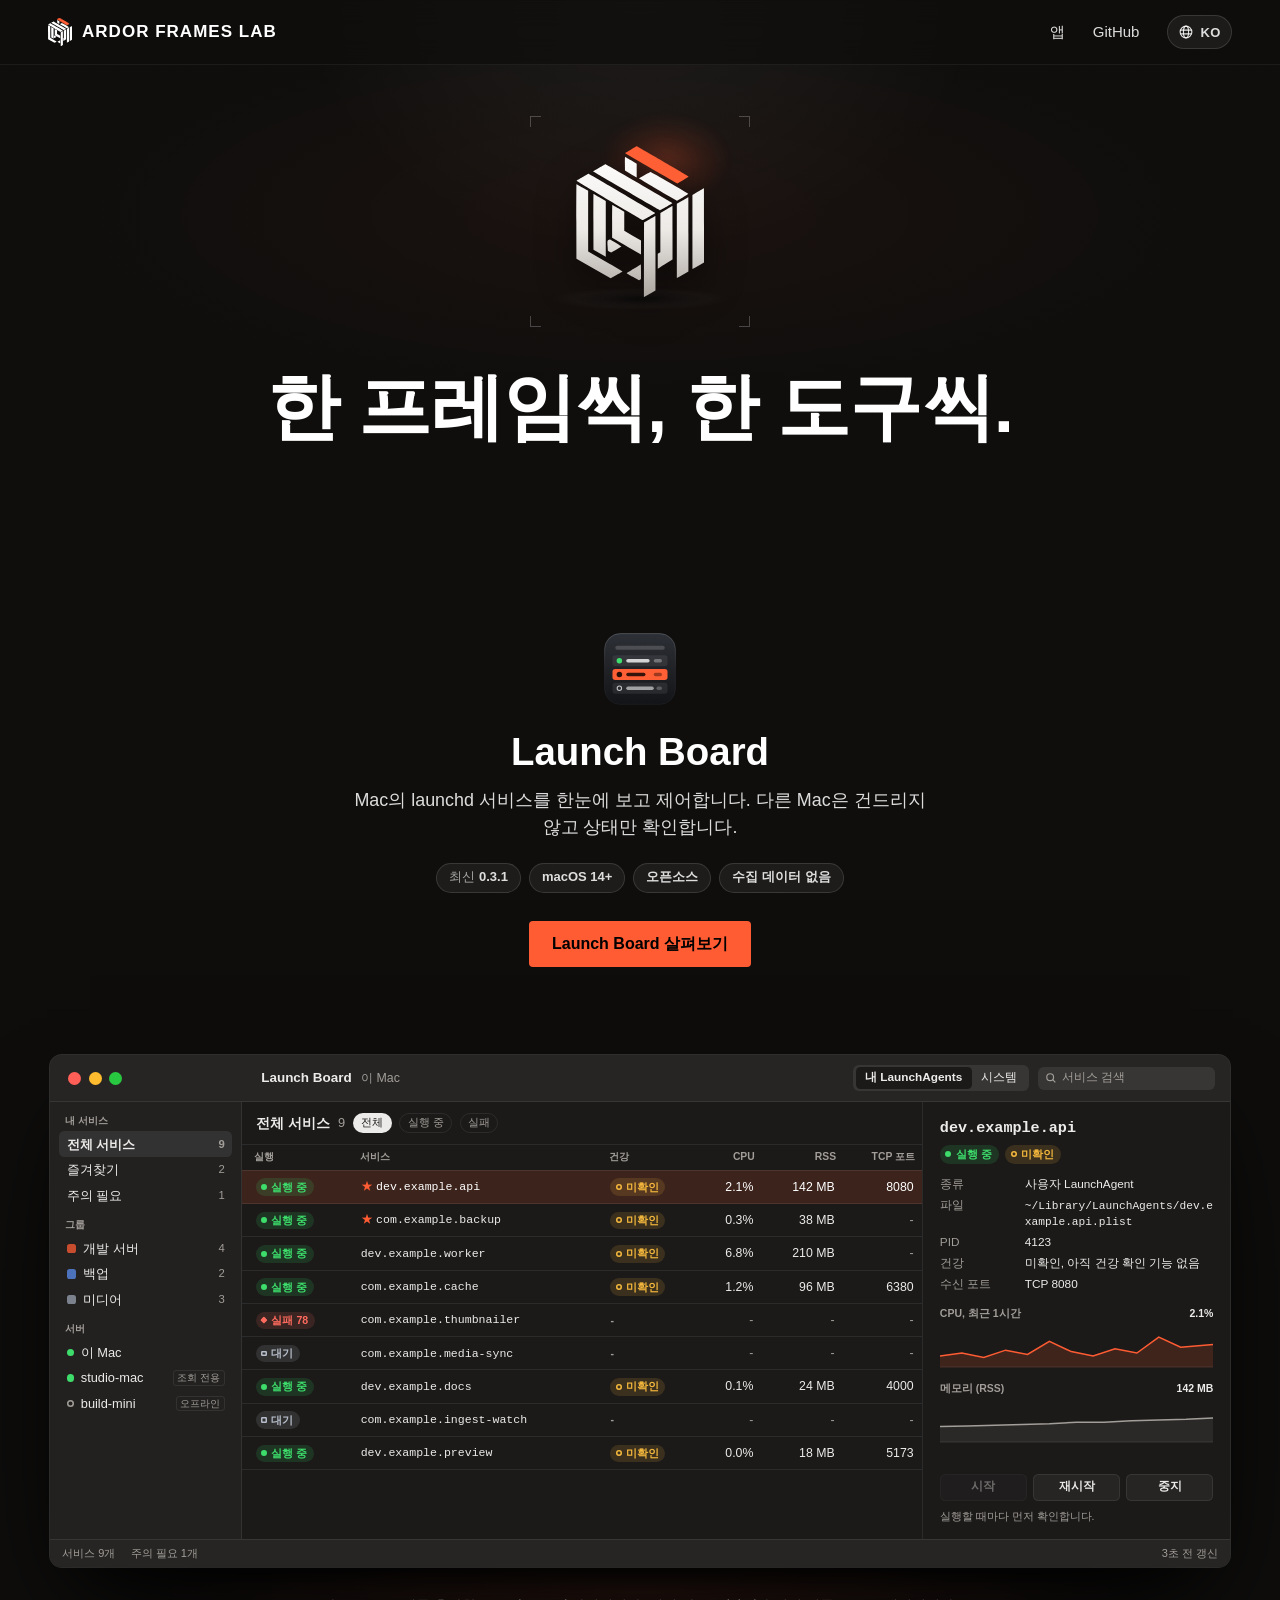
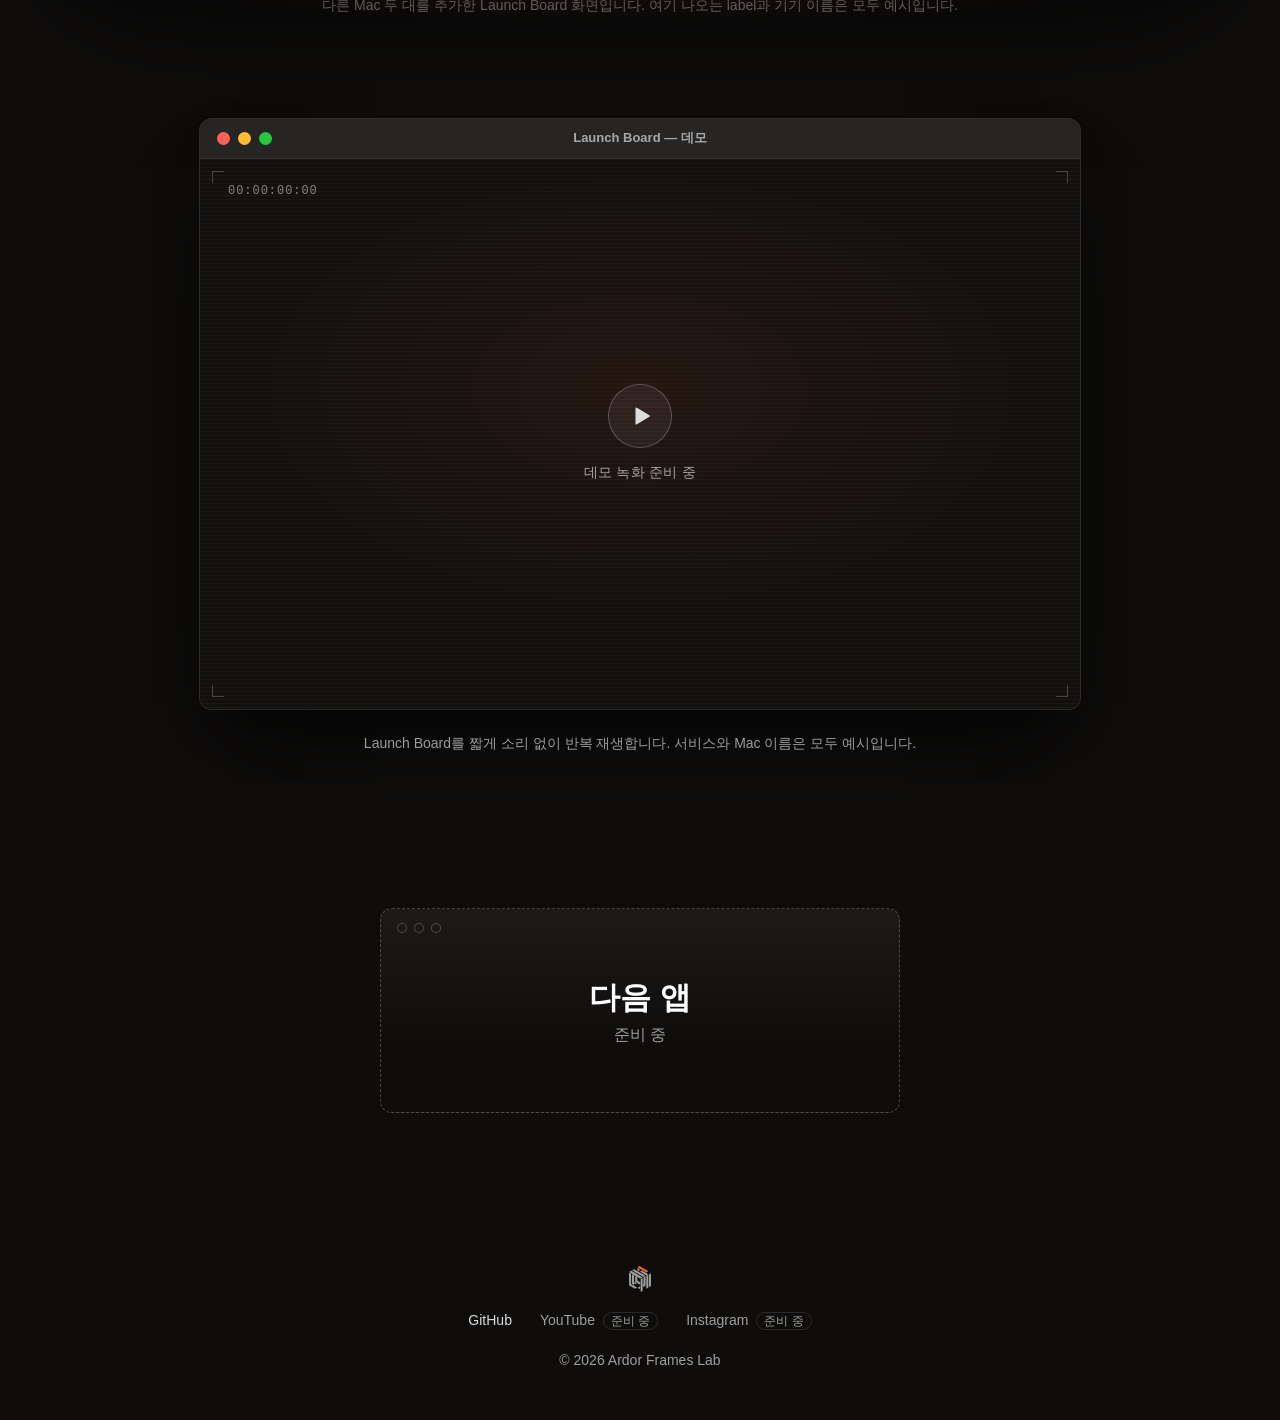
==== commit dc7c7790: "Rename brand to Ardor Frames Lab; move to lab.ardorframes.com and ardorframes-lab org Co-Authored-By" ====
--- a/ko/index.html
+++ b/ko/index.html
@@ -4,13 +4,13 @@
 <meta charset="utf-8">
 <meta name="robots" content="noindex, nofollow">
 <meta name="viewport" content="width=device-width, initial-scale=1">
-<title>Ardor Labs</title>
+<title>Ardor Frames Lab</title>
 <meta name="description" content="AI를 디렉팅해 만든 Mac 도구.">
 <meta name="color-scheme" content="dark">
-<link rel="canonical" href="https://labs.ardorframes.com/ko/">
-<link rel="alternate" hreflang="en" href="https://labs.ardorframes.com/">
-<link rel="alternate" hreflang="ko" href="https://labs.ardorframes.com/ko/">
-<link rel="alternate" hreflang="x-default" href="https://labs.ardorframes.com/">
+<link rel="canonical" href="https://lab.ardorframes.com/ko/">
+<link rel="alternate" hreflang="en" href="https://lab.ardorframes.com/">
+<link rel="alternate" hreflang="ko" href="https://lab.ardorframes.com/ko/">
+<link rel="alternate" hreflang="x-default" href="https://lab.ardorframes.com/">
 <link rel="icon" href="/assets/brand/ardor-labs-cube-orange-sm.svg" type="image/svg+xml">
 <link rel="stylesheet" href="/assets/css/tokens.css">
 <link rel="stylesheet" href="/assets/css/base.css">
@@ -23,13 +23,13 @@
 
 <header class="site-header">
   <div class="wrap">
-    <a class="brand" href="/ko/" aria-label="Ardor Labs 홈">
+    <a class="brand" href="/ko/" aria-label="Ardor Frames Lab 홈">
       <svg class="brand-mark" viewBox="0 0 443 523" aria-hidden="true" focusable="false"><use href="#cube"/></svg>
-      <span class="brand-word" aria-hidden="true">ARDOR LABS</span>
+      <span class="brand-word" aria-hidden="true">ARDOR FRAMES LAB</span>
     </a>
     <nav class="site-nav" aria-label="주 메뉴">
       <a href="#apps">앱</a>
-      <a data-nav="github" href="https://github.com/ardorframes-labs">GitHub</a>
+      <a data-nav="github" href="https://github.com/ardorframes-lab">GitHub</a>
     </nav>
     <div class="lang" data-lang-switch>
       <button class="lang-button" type="button" aria-label="Language / 언어" aria-haspopup="menu" aria-expanded="false" aria-controls="lang-menu">
@@ -77,7 +77,7 @@
       <div class="viewfinder" aria-hidden="true"><i></i><i></i><i></i><i></i></div>
       <div class="monolith">
         <div class="halo" aria-hidden="true"></div>
-        <svg class="cube" style="--cube-ink: url(#ink-light)" viewBox="0 0 443 523" role="img" aria-label="Ardor Labs 큐브"><use href="#cube"/></svg>
+        <svg class="cube" style="--cube-ink: url(#ink-light)" viewBox="0 0 443 523" role="img" aria-label="Ardor Frames Lab 큐브"><use href="#cube"/></svg>
         <div class="floor" aria-hidden="true"></div>
       </div>
     </div>
@@ -223,11 +223,11 @@
 <footer class="site-footer">
   <svg class="footer-mark" viewBox="0 0 443 523" aria-hidden="true" focusable="false"><use href="#cube"/></svg>
   <ul class="footer-links">
-    <li><a href="https://github.com/ardorframes-labs">GitHub</a></li>
+    <li><a href="https://github.com/ardorframes-lab">GitHub</a></li>
     <li><span class="soon">YouTube <small>준비 중</small></span></li>
     <li><span class="soon">Instagram <small>준비 중</small></span></li>
   </ul>
-  <p class="copy">© 2026 Ardor Labs</p>
+  <p class="copy">© 2026 Ardor Frames Lab</p>
 </footer>
 </body>
 </html>
